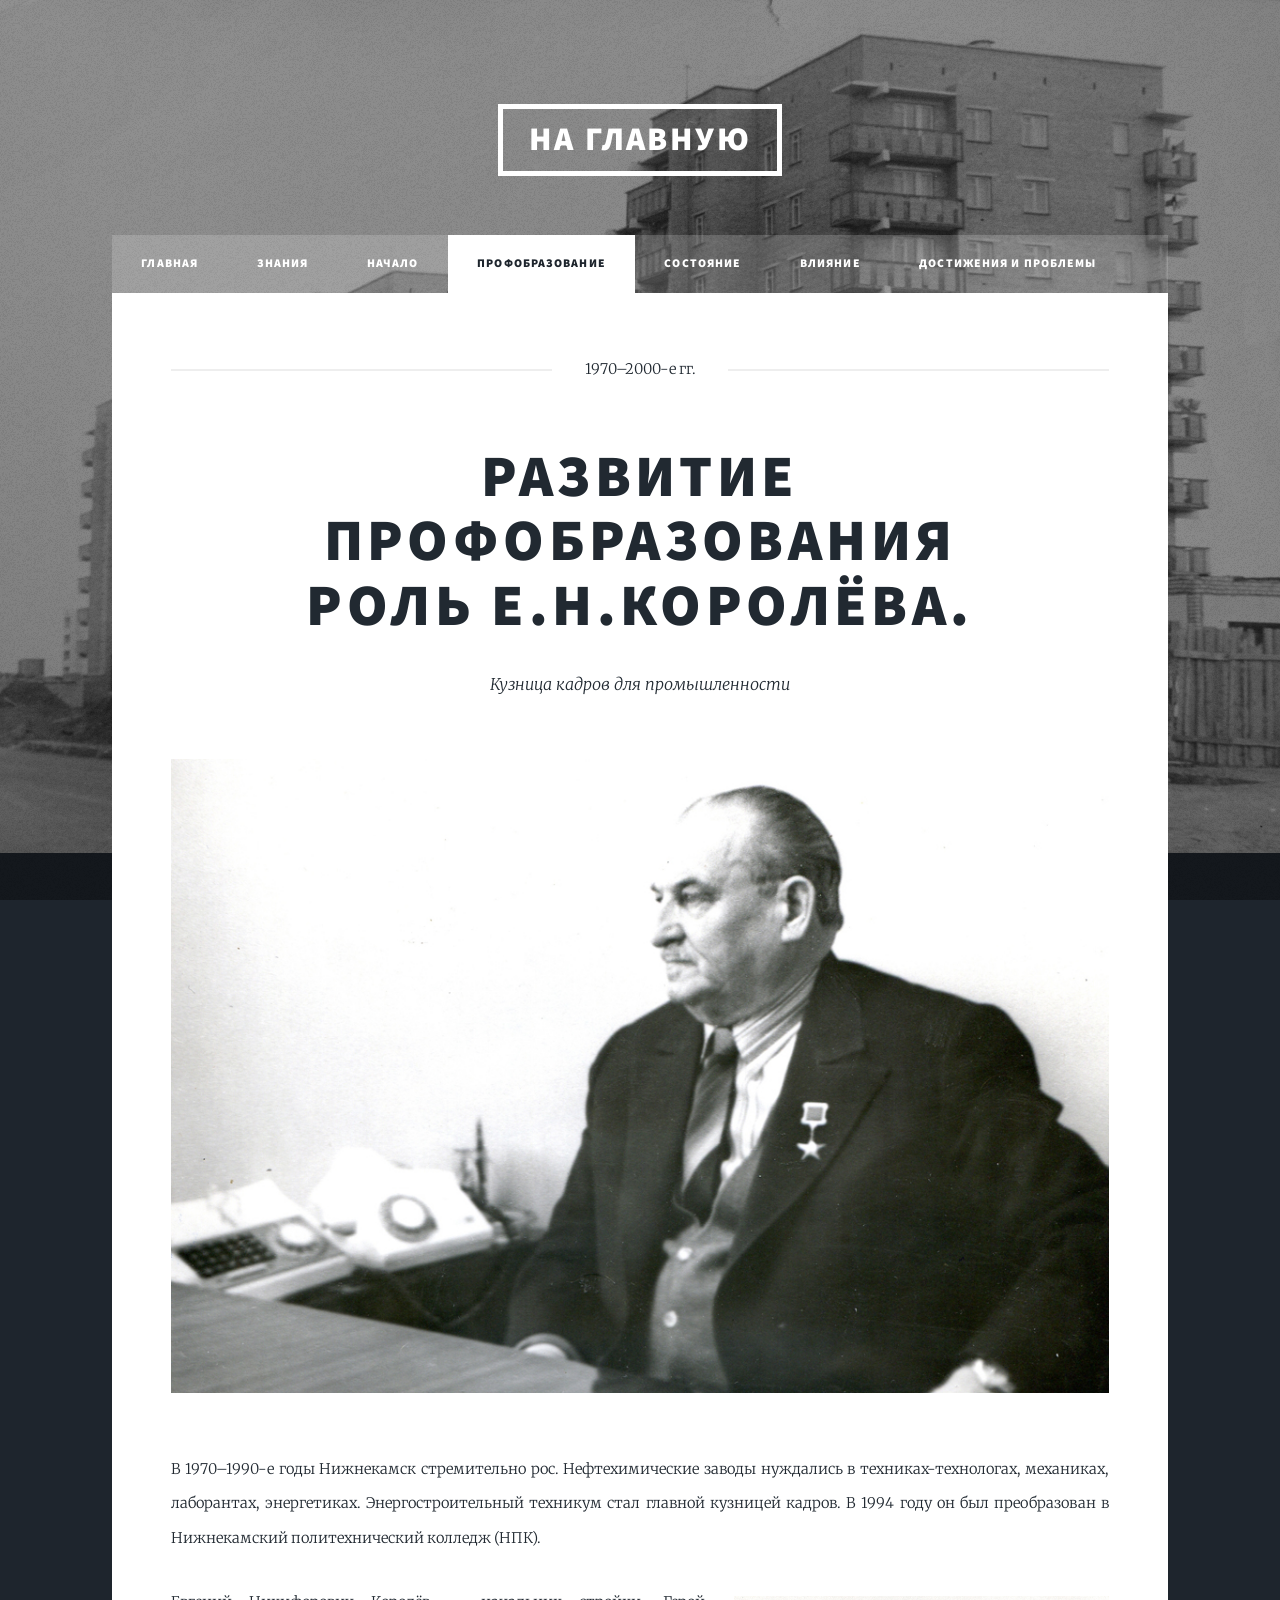
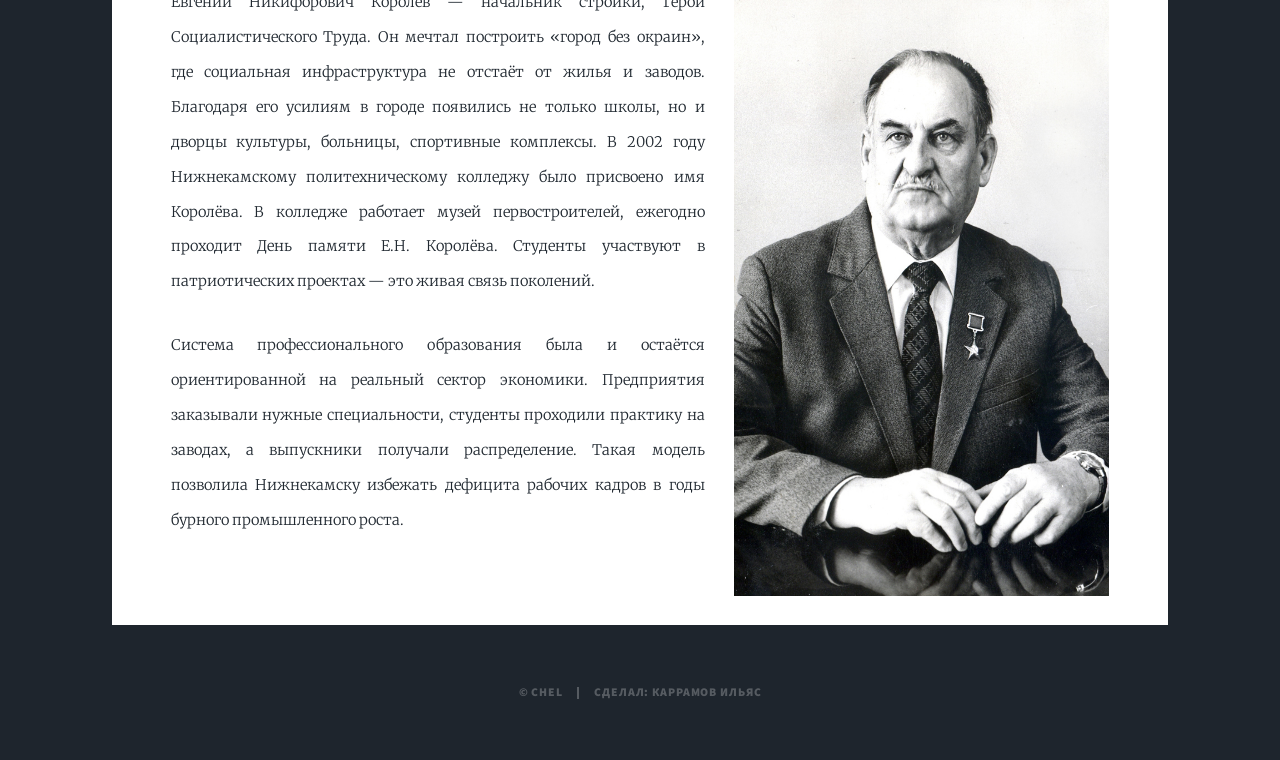
==== 3.html @ fcab4a1b "Add files via upload" ====
<!DOCTYPE HTML>
<html>
	<head>
		<link rel="icon" type="image/x-icon" href="images/book.ico" />
		<title>Развитие профобразования роль Е.Н.Королёва.</title>
		<meta charset="utf-8" />
		<meta name="viewport" content="width=device-width, initial-scale=1, user-scalable=no" />
		<link rel="stylesheet" href="assets/css/main.css" />
		<noscript><link rel="stylesheet" href="assets/css/noscript.css" /></noscript>
	</head>
	<body class="is-preload">

		<!-- Wrapper -->
			<div id="wrapper">

				<!-- Header -->
					<header id="header">
						<a href="index.html" class="logo">На главную</a>
					</header>

				<!-- Nav -->
					<nav id="nav">
						<ul class="links">
							<li><a href="index.html">Главная</a></li>
							<li><a href="1.html">Знания</a></li>
							<li><a href="2.html">Начало</a></li>
							<li class="active"><a href="3.html">Профобразование</a></li>
							<li><a href="4.html">Состояние</a></li>
							<li><a href="5.html">Влияние</a></li>
							<li><a href="6.html">Достижения и Проблемы</a></li>
						</ul>
					</nav>

				<!-- Main -->
					<div id="main">

						<!-- Post -->
							<section class="post">
								<header class="major">
									<span class="date">1970–2000-е гг.</span>
									<h1>Развитие профобразования<br />
									роль Е.Н.Королёва.</h1>
									<p>Кузница кадров для промышленности</p>
								</header>
								<div class="image main"><img src="images/pic03.jpg" alt="" /></div>
								<p>В 1970–1990-е годы Нижнекамск стремительно рос. Нефтехимические заводы нуждались в техниках-технологах, механиках, лаборантах, энергетиках. Энергостроительный техникум стал главной кузницей кадров. В 1994 году он был преобразован в Нижнекамский политехнический колледж (НПК).</p>
								<p><span class="image right"><img src="images/pic08.jpg" height="600" alt="" /></span>Евгений Никифорович Королёв — начальник стройки, Герой Социалистического Труда. Он мечтал построить «город без окраин», где социальная инфраструктура не отстаёт от жилья и заводов. Благодаря его усилиям в городе появились не только школы, но и дворцы культуры, больницы, спортивные комплексы. В 2002 году Нижнекамскому политехническому колледжу было присвоено имя Королёва. В колледже работает музей первостроителей, ежегодно проходит День памяти Е.Н. Королёва. Студенты участвуют в патриотических проектах — это живая связь поколений.</p>
								<p>Система профессионального образования была и остаётся ориентированной на реальный сектор экономики. Предприятия заказывали нужные специальности, студенты проходили практику на заводах, а выпускники получали распределение. Такая модель позволила Нижнекамску избежать дефицита рабочих кадров в годы бурного промышленного роста.</p>
							</section>

					</div>

				<!-- Copyright -->
					<div id="copyright">
						<ul><li>&copy; chel</li><li>Сделал: Каррамов Ильяс</li></ul>
					</div>

			</div>

		<!-- Scripts -->
			<script src="assets/js/jquery.min.js"></script>
			<script src="assets/js/jquery.scrollex.min.js"></script>
			<script src="assets/js/jquery.scrolly.min.js"></script>
			<script src="assets/js/browser.min.js"></script>
			<script src="assets/js/breakpoints.min.js"></script>
			<script src="assets/js/util.js"></script>
			<script src="assets/js/main.js"></script>

	</body>
</html>
---- assets/css/main.css ----
@import url(fontawesome-all.min.css);
@import url("https://fonts.googleapis.com/css?family=Merriweather:300,700,300italic,700italic|Source+Sans+Pro:900");

/*
	Massively by HTML5 UP
	html5up.net | @ajlkn
	Free for personal and commercial use under the CCA 3.0 license (html5up.net/license)
*/

html, body, div, span, applet, object,
iframe, h1, h2, h3, h4, h5, h6, p, blockquote,
pre, a, abbr, acronym, address, big, cite,
code, del, dfn, em, img, ins, kbd, q, s, samp,
small, strike, strong, sub, sup, tt, var, b,
u, i, center, dl, dt, dd, ol, ul, li, fieldset,
form, label, legend, table, caption, tbody,
tfoot, thead, tr, th, td, article, aside,
canvas, details, embed, figure, figcaption,
footer, header, hgroup, menu, nav, output, ruby,
section, summary, time, mark, audio, video {
	margin: 0;
	padding: 0;
	border: 0;
	font-size: 100%;
	font: inherit;
	vertical-align: baseline;}

article, aside, details, figcaption, figure,
footer, header, hgroup, menu, nav, section {
	display: block;}

body {
	line-height: 1;
}

ol, ul {
	list-style: none;
}

blockquote, q {
	quotes: none;
}

	blockquote:before, blockquote:after, q:before, q:after {
		content: '';
		content: none;
	}

table {
	border-collapse: collapse;
	border-spacing: 0;
}

body {
	-webkit-text-size-adjust: none;
}

mark {
	background-color: transparent;
	color: inherit;
}

input::-moz-focus-inner {
	border: 0;
	padding: 0;
}

input, select, textarea {
	-moz-appearance: none;
	-webkit-appearance: none;
	-ms-appearance: none;
	appearance: none;
}

/* Basic */

	@-ms-viewport {
		width: device-width;
	}

	body {
		-ms-overflow-style: scrollbar;
	}

	@media screen and (max-width: 480px) {

		html, body {
			min-width: 320px;
		}

	}

	html {
		box-sizing: border-box;
	}

	*, *:before, *:after {
		box-sizing: inherit;
	}

	body {
		background-color: #1e252d;
	}

		body.is-preload *, body.is-preload *:before, body.is-preload *:after {
			-moz-animation: none !important;
			-webkit-animation: none !important;
			-ms-animation: none !important;
			animation: none !important;
			-moz-transition: none !important;
			-webkit-transition: none !important;
			-ms-transition: none !important;
			transition: none !important;
		}

/* Type */

	html {
		font-size: 16pt;
	}

		@media screen and (max-width: 1680px) {

			html {
				font-size: 12pt;
			}

		}

		@media screen and (max-width: 1280px) {

			html {
				font-size: 11pt;
			}

		}

		@media screen and (max-width: 360px) {

			html {
				font-size: 10pt;
			}

		}

	body {
		color: #212931;
	}

	body, input, select, textarea {
		font-family: "Merriweather", Georgia, serif;
		font-weight: 300;
		font-size: 1rem;
		line-height: 2.375;
	}

	a {
		-moz-transition: color 0.2s ease-in-out, background-color 0.2s ease-in-out, border-color 0.2s ease-in-out, box-shadow 0.2s ease-in-out;
		-webkit-transition: color 0.2s ease-in-out, background-color 0.2s ease-in-out, border-color 0.2s ease-in-out, box-shadow 0.2s ease-in-out;
		-ms-transition: color 0.2s ease-in-out, background-color 0.2s ease-in-out, border-color 0.2s ease-in-out, box-shadow 0.2s ease-in-out;
		transition: color 0.2s ease-in-out, background-color 0.2s ease-in-out, border-color 0.2s ease-in-out, box-shadow 0.2s ease-in-out;
		border-bottom: dotted 1px;
		text-decoration: none;
	}

		a:hover {
			border-bottom-color: transparent;
		}

	strong, b {
		font-weight: 600;
	}

	em, i {
		font-style: italic;
	}

	p {
		text-align: justify;
		margin: 0 0 2rem 0;
	}

	h1, h2, h3, h4, h5, h6 {
		font-family: "Source Sans Pro", Helvetica, sans-serif;
		font-weight: 900;
		line-height: 1.5;
		letter-spacing: 0.075em;
		text-transform: uppercase;
		margin: 0 0 1rem 0;
	}

		h1 a, h2 a, h3 a, h4 a, h5 a, h6 a {
			border-bottom: 0;
			color: inherit;
			text-decoration: none;
		}

	h1 {
		font-size: 4rem;
		line-height: 1.1;
		margin: 0 0 2rem 0;
	}

	h2 {
		font-size: 1.75rem;
		line-height: 1.3;
		margin: 0 0 1.5rem 0;
	}

	h3 {
		font-size: 1.25rem;
		margin: 0 0 1.5rem 0;
	}

	h4 {
		font-size: 1rem;
	}

	h5 {
		font-size: 0.9rem;
	}

	h6 {
		font-size: 0.8rem;
	}

	sub {
		font-size: 0.8rem;
		position: relative;
		top: 0.5rem;
	}

	sup {
		font-size: 0.8rem;
		position: relative;
		top: -0.5rem;
	}

	blockquote {
		border-left: solid 4px;
		font-style: italic;
		margin: 0 0 2rem 0;
		padding: 0.5rem 0 0.5rem 2rem;
	}

	code {
		border: solid 2px;
		font-family: "Courier New", monospace;
		font-size: 0.9rem;
		margin: 0 0.25rem;
		padding: 0.25rem 0.65rem;
	}

	pre {
		-webkit-overflow-scrolling: touch;
		font-family: "Courier New", monospace;
		font-size: 0.9rem;
		margin: 0 0 2rem 0;
	}

		pre code {
			display: block;
			line-height: 1.75;
			padding: 1rem 1.5rem;
			overflow-x: auto;
		}

	hr {
		border: 0;
		border-bottom: solid 2px;
		margin: 3rem 0;
	}

		hr.major {
			margin: 5rem 0;
		}

	.align-left {
		text-align: left;
	}

	.align-center {
		text-align: center;
	}

	.align-right {
		text-align: right;
	}

	input, select, textarea {
		color: #212931;
	}

	a {
		color: #212931;
		border-bottom-color: rgba(33, 41, 49, 0.5);
	}

		a:hover {
			border-bottom-color: transparent;
			color: #18bfef !important;
		}

	strong, b {
		color: #212931;
	}

	h1, h2, h3, h4, h5, h6 {
		color: #212931;
	}

	blockquote {
		border-left-color: #eeeeee;
	}

	code {
		background: rgba(220, 220, 220, 0.25);
		border-color: #eeeeee;
	}

	hr {
		border-bottom-color: #eeeeee;
	}

/* Row */

	.row {
		display: flex;
		flex-wrap: wrap;
		box-sizing: border-box;
		align-items: stretch;
	}

		.row > * {
			box-sizing: border-box;
		}

		.row.gtr-uniform > * > :last-child {
			margin-bottom: 0;
		}

		.row.aln-left {
			justify-content: flex-start;
		}

		.row.aln-center {
			justify-content: center;
		}

		.row.aln-right {
			justify-content: flex-end;
		}

		.row.aln-top {
			align-items: flex-start;
		}

		.row.aln-middle {
			align-items: center;
		}

		.row.aln-bottom {
			align-items: flex-end;
		}

		.row > .imp {
			order: -1;
		}

		.row > .col-1 {
			width: 8.33333%;
		}

		.row > .off-1 {
			margin-left: 8.33333%;
		}

		.row > .col-2 {
			width: 16.66667%;
		}

		.row > .off-2 {
			margin-left: 16.66667%;
		}

		.row > .col-3 {
			width: 25%;
		}

		.row > .off-3 {
			margin-left: 25%;
		}

		.row > .col-4 {
			width: 33.33333%;
		}

		.row > .off-4 {
			margin-left: 33.33333%;
		}

		.row > .col-5 {
			width: 41.66667%;
		}

		.row > .off-5 {
			margin-left: 41.66667%;
		}

		.row > .col-6 {
			width: 50%;
		}

		.row > .off-6 {
			margin-left: 50%;
		}

		.row > .col-7 {
			width: 58.33333%;
		}

		.row > .off-7 {
			margin-left: 58.33333%;
		}

		.row > .col-8 {
			width: 66.66667%;
		}

		.row > .off-8 {
			margin-left: 66.66667%;
		}

		.row > .col-9 {
			width: 75%;
		}

		.row > .off-9 {
			margin-left: 75%;
		}

		.row > .col-10 {
			width: 83.33333%;
		}

		.row > .off-10 {
			margin-left: 83.33333%;
		}

		.row > .col-11 {
			width: 91.66667%;
		}

		.row > .off-11 {
			margin-left: 91.66667%;
		}

		.row > .col-12 {
			width: 100%;
		}

		.row > .off-12 {
			margin-left: 100%;
		}

		.row.gtr-0 {
			margin-top: 0;
			margin-left: 0rem;
		}

			.row.gtr-0 > * {
				padding: 0 0 0 0rem;
			}

			.row.gtr-0.gtr-uniform {
				margin-top: 0rem;
			}

				.row.gtr-0.gtr-uniform > * {
					padding-top: 0rem;
				}

		.row.gtr-25 {
			margin-top: 0;
			margin-left: -0.375rem;
		}

			.row.gtr-25 > * {
				padding: 0 0 0 0.375rem;
			}

			.row.gtr-25.gtr-uniform {
				margin-top: -0.375rem;
			}

				.row.gtr-25.gtr-uniform > * {
					padding-top: 0.375rem;
				}

		.row.gtr-50 {
			margin-top: 0;
			margin-left: -0.75rem;
		}

			.row.gtr-50 > * {
				padding: 0 0 0 0.75rem;
			}

			.row.gtr-50.gtr-uniform {
				margin-top: -0.75rem;
			}

				.row.gtr-50.gtr-uniform > * {
					padding-top: 0.75rem;
				}

		.row {
			margin-top: 0;
			margin-left: -1.5rem;
		}

			.row > * {
				padding: 0 0 0 1.5rem;
			}

			.row.gtr-uniform {
				margin-top: -1.5rem;
			}

				.row.gtr-uniform > * {
					padding-top: 1.5rem;
				}

		.row.gtr-150 {
			margin-top: 0;
			margin-left: -2.25rem;
		}

			.row.gtr-150 > * {
				padding: 0 0 0 2.25rem;
			}

			.row.gtr-150.gtr-uniform {
				margin-top: -2.25rem;
			}

				.row.gtr-150.gtr-uniform > * {
					padding-top: 2.25rem;
				}

		.row.gtr-200 {
			margin-top: 0;
			margin-left: -3rem;
		}

			.row.gtr-200 > * {
				padding: 0 0 0 3rem;
			}

			.row.gtr-200.gtr-uniform {
				margin-top: -3rem;
			}

				.row.gtr-200.gtr-uniform > * {
					padding-top: 3rem;
				}

		@media screen and (max-width: 1680px) {

			.row {
				display: flex;
				flex-wrap: wrap;
				box-sizing: border-box;
				align-items: stretch;
			}

				.row > * {
					box-sizing: border-box;
				}

				.row.gtr-uniform > * > :last-child {
					margin-bottom: 0;
				}

				.row.aln-left {
					justify-content: flex-start;
				}

				.row.aln-center {
					justify-content: center;
				}

				.row.aln-right {
					justify-content: flex-end;
				}

				.row.aln-top {
					align-items: flex-start;
				}

				.row.aln-middle {
					align-items: center;
				}

				.row.aln-bottom {
					align-items: flex-end;
				}

				.row > .imp-xlarge {
					order: -1;
				}

				.row > .col-1-xlarge {
					width: 8.33333%;
				}

				.row > .off-1-xlarge {
					margin-left: 8.33333%;
				}

				.row > .col-2-xlarge {
					width: 16.66667%;
				}

				.row > .off-2-xlarge {
					margin-left: 16.66667%;
				}

				.row > .col-3-xlarge {
					width: 25%;
				}

				.row > .off-3-xlarge {
					margin-left: 25%;
				}

				.row > .col-4-xlarge {
					width: 33.33333%;
				}

				.row > .off-4-xlarge {
					margin-left: 33.33333%;
				}

				.row > .col-5-xlarge {
					width: 41.66667%;
				}

				.row > .off-5-xlarge {
					margin-left: 41.66667%;
				}

				.row > .col-6-xlarge {
					width: 50%;
				}

				.row > .off-6-xlarge {
					margin-left: 50%;
				}

				.row > .col-7-xlarge {
					width: 58.33333%;
				}

				.row > .off-7-xlarge {
					margin-left: 58.33333%;
				}

				.row > .col-8-xlarge {
					width: 66.66667%;
				}

				.row > .off-8-xlarge {
					margin-left: 66.66667%;
				}

				.row > .col-9-xlarge {
					width: 75%;
				}

				.row > .off-9-xlarge {
					margin-left: 75%;
				}

				.row > .col-10-xlarge {
					width: 83.33333%;
				}

				.row > .off-10-xlarge {
					margin-left: 83.33333%;
				}

				.row > .col-11-xlarge {
					width: 91.66667%;
				}

				.row > .off-11-xlarge {
					margin-left: 91.66667%;
				}

				.row > .col-12-xlarge {
					width: 100%;
				}

				.row > .off-12-xlarge {
					margin-left: 100%;
				}

				.row.gtr-0 {
					margin-top: 0;
					margin-left: 0rem;
				}

					.row.gtr-0 > * {
						padding: 0 0 0 0rem;
					}

					.row.gtr-0.gtr-uniform {
						margin-top: 0rem;
					}

						.row.gtr-0.gtr-uniform > * {
							padding-top: 0rem;
						}

				.row.gtr-25 {
					margin-top: 0;
					margin-left: -0.375rem;
				}

					.row.gtr-25 > * {
						padding: 0 0 0 0.375rem;
					}

					.row.gtr-25.gtr-uniform {
						margin-top: -0.375rem;
					}

						.row.gtr-25.gtr-uniform > * {
							padding-top: 0.375rem;
						}

				.row.gtr-50 {
					margin-top: 0;
					margin-left: -0.75rem;
				}

					.row.gtr-50 > * {
						padding: 0 0 0 0.75rem;
					}

					.row.gtr-50.gtr-uniform {
						margin-top: -0.75rem;
					}

						.row.gtr-50.gtr-uniform > * {
							padding-top: 0.75rem;
						}

				.row {
					margin-top: 0;
					margin-left: -1.5rem;
				}

					.row > * {
						padding: 0 0 0 1.5rem;
					}

					.row.gtr-uniform {
						margin-top: -1.5rem;
					}

						.row.gtr-uniform > * {
							padding-top: 1.5rem;
						}

				.row.gtr-150 {
					margin-top: 0;
					margin-left: -2.25rem;
				}

					.row.gtr-150 > * {
						padding: 0 0 0 2.25rem;
					}

					.row.gtr-150.gtr-uniform {
						margin-top: -2.25rem;
					}

						.row.gtr-150.gtr-uniform > * {
							padding-top: 2.25rem;
						}

				.row.gtr-200 {
					margin-top: 0;
					margin-left: -3rem;
				}

					.row.gtr-200 > * {
						padding: 0 0 0 3rem;
					}

					.row.gtr-200.gtr-uniform {
						margin-top: -3rem;
					}

						.row.gtr-200.gtr-uniform > * {
							padding-top: 3rem;
						}

		}

		@media screen and (max-width: 1280px) {

			.row {
				display: flex;
				flex-wrap: wrap;
				box-sizing: border-box;
				align-items: stretch;
			}

				.row > * {
					box-sizing: border-box;
				}

				.row.gtr-uniform > * > :last-child {
					margin-bottom: 0;
				}

				.row.aln-left {
					justify-content: flex-start;
				}

				.row.aln-center {
					justify-content: center;
				}

				.row.aln-right {
					justify-content: flex-end;
				}

				.row.aln-top {
					align-items: flex-start;
				}

				.row.aln-middle {
					align-items: center;
				}

				.row.aln-bottom {
					align-items: flex-end;
				}

				.row > .imp-large {
					order: -1;
				}

				.row > .col-1-large {
					width: 8.33333%;
				}

				.row > .off-1-large {
					margin-left: 8.33333%;
				}

				.row > .col-2-large {
					width: 16.66667%;
				}

				.row > .off-2-large {
					margin-left: 16.66667%;
				}

				.row > .col-3-large {
					width: 25%;
				}

				.row > .off-3-large {
					margin-left: 25%;
				}

				.row > .col-4-large {
					width: 33.33333%;
				}

				.row > .off-4-large {
					margin-left: 33.33333%;
				}

				.row > .col-5-large {
					width: 41.66667%;
				}

				.row > .off-5-large {
					margin-left: 41.66667%;
				}

				.row > .col-6-large {
					width: 50%;
				}

				.row > .off-6-large {
					margin-left: 50%;
				}

				.row > .col-7-large {
					width: 58.33333%;
				}

				.row > .off-7-large {
					margin-left: 58.33333%;
				}

				.row > .col-8-large {
					width: 66.66667%;
				}

				.row > .off-8-large {
					margin-left: 66.66667%;
				}

				.row > .col-9-large {
					width: 75%;
				}

				.row > .off-9-large {
					margin-left: 75%;
				}

				.row > .col-10-large {
					width: 83.33333%;
				}

				.row > .off-10-large {
					margin-left: 83.33333%;
				}

				.row > .col-11-large {
					width: 91.66667%;
				}

				.row > .off-11-large {
					margin-left: 91.66667%;
				}

				.row > .col-12-large {
					width: 100%;
				}

				.row > .off-12-large {
					margin-left: 100%;
				}

				.row.gtr-0 {
					margin-top: 0;
					margin-left: 0rem;
				}

					.row.gtr-0 > * {
						padding: 0 0 0 0rem;
					}

					.row.gtr-0.gtr-uniform {
						margin-top: 0rem;
					}

						.row.gtr-0.gtr-uniform > * {
							padding-top: 0rem;
						}

				.row.gtr-25 {
					margin-top: 0;
					margin-left: -0.375rem;
				}

					.row.gtr-25 > * {
						padding: 0 0 0 0.375rem;
					}

					.row.gtr-25.gtr-uniform {
						margin-top: -0.375rem;
					}

						.row.gtr-25.gtr-uniform > * {
							padding-top: 0.375rem;
						}

				.row.gtr-50 {
					margin-top: 0;
					margin-left: -0.75rem;
				}

					.row.gtr-50 > * {
						padding: 0 0 0 0.75rem;
					}

					.row.gtr-50.gtr-uniform {
						margin-top: -0.75rem;
					}

						.row.gtr-50.gtr-uniform > * {
							padding-top: 0.75rem;
						}

				.row {
					margin-top: 0;
					margin-left: -1.5rem;
				}

					.row > * {
						padding: 0 0 0 1.5rem;
					}

					.row.gtr-uniform {
						margin-top: -1.5rem;
					}

						.row.gtr-uniform > * {
							padding-top: 1.5rem;
						}

				.row.gtr-150 {
					margin-top: 0;
					margin-left: -2.25rem;
				}

					.row.gtr-150 > * {
						padding: 0 0 0 2.25rem;
					}

					.row.gtr-150.gtr-uniform {
						margin-top: -2.25rem;
					}

						.row.gtr-150.gtr-uniform > * {
							padding-top: 2.25rem;
						}

				.row.gtr-200 {
					margin-top: 0;
					margin-left: -3rem;
				}

					.row.gtr-200 > * {
						padding: 0 0 0 3rem;
					}

					.row.gtr-200.gtr-uniform {
						margin-top: -3rem;
					}

						.row.gtr-200.gtr-uniform > * {
							padding-top: 3rem;
						}

		}

		@media screen and (max-width: 980px) {

			.row {
				display: flex;
				flex-wrap: wrap;
				box-sizing: border-box;
				align-items: stretch;
			}

				.row > * {
					box-sizing: border-box;
				}

				.row.gtr-uniform > * > :last-child {
					margin-bottom: 0;
				}

				.row.aln-left {
					justify-content: flex-start;
				}

				.row.aln-center {
					justify-content: center;
				}

				.row.aln-right {
					justify-content: flex-end;
				}

				.row.aln-top {
					align-items: flex-start;
				}

				.row.aln-middle {
					align-items: center;
				}

				.row.aln-bottom {
					align-items: flex-end;
				}

				.row > .imp-medium {
					order: -1;
				}

				.row > .col-1-medium {
					width: 8.33333%;
				}

				.row > .off-1-medium {
					margin-left: 8.33333%;
				}

				.row > .col-2-medium {
					width: 16.66667%;
				}

				.row > .off-2-medium {
					margin-left: 16.66667%;
				}

				.row > .col-3-medium {
					width: 25%;
				}

				.row > .off-3-medium {
					margin-left: 25%;
				}

				.row > .col-4-medium {
					width: 33.33333%;
				}

				.row > .off-4-medium {
					margin-left: 33.33333%;
				}

				.row > .col-5-medium {
					width: 41.66667%;
				}

				.row > .off-5-medium {
					margin-left: 41.66667%;
				}

				.row > .col-6-medium {
					width: 50%;
				}

				.row > .off-6-medium {
					margin-left: 50%;
				}

				.row > .col-7-medium {
					width: 58.33333%;
				}

				.row > .off-7-medium {
					margin-left: 58.33333%;
				}

				.row > .col-8-medium {
					width: 66.66667%;
				}

				.row > .off-8-medium {
					margin-left: 66.66667%;
				}

				.row > .col-9-medium {
					width: 75%;
				}

				.row > .off-9-medium {
					margin-left: 75%;
				}

				.row > .col-10-medium {
					width: 83.33333%;
				}

				.row > .off-10-medium {
					margin-left: 83.33333%;
				}

				.row > .col-11-medium {
					width: 91.66667%;
				}

				.row > .off-11-medium {
					margin-left: 91.66667%;
				}

				.row > .col-12-medium {
					width: 100%;
				}

				.row > .off-12-medium {
					margin-left: 100%;
				}

				.row.gtr-0 {
					margin-top: 0;
					margin-left: 0rem;
				}

					.row.gtr-0 > * {
						padding: 0 0 0 0rem;
					}

					.row.gtr-0.gtr-uniform {
						margin-top: 0rem;
					}

						.row.gtr-0.gtr-uniform > * {
							padding-top: 0rem;
						}

				.row.gtr-25 {
					margin-top: 0;
					margin-left: -0.375rem;
				}

					.row.gtr-25 > * {
						padding: 0 0 0 0.375rem;
					}

					.row.gtr-25.gtr-uniform {
						margin-top: -0.375rem;
					}

						.row.gtr-25.gtr-uniform > * {
							padding-top: 0.375rem;
						}

				.row.gtr-50 {
					margin-top: 0;
					margin-left: -0.75rem;
				}

					.row.gtr-50 > * {
						padding: 0 0 0 0.75rem;
					}

					.row.gtr-50.gtr-uniform {
						margin-top: -0.75rem;
					}

						.row.gtr-50.gtr-uniform > * {
							padding-top: 0.75rem;
						}

				.row {
					margin-top: 0;
					margin-left: -1.5rem;
				}

					.row > * {
						padding: 0 0 0 1.5rem;
					}

					.row.gtr-uniform {
						margin-top: -1.5rem;
					}

						.row.gtr-uniform > * {
							padding-top: 1.5rem;
						}

				.row.gtr-150 {
					margin-top: 0;
					margin-left: -2.25rem;
				}

					.row.gtr-150 > * {
						padding: 0 0 0 2.25rem;
					}

					.row.gtr-150.gtr-uniform {
						margin-top: -2.25rem;
					}

						.row.gtr-150.gtr-uniform > * {
							padding-top: 2.25rem;
						}

				.row.gtr-200 {
					margin-top: 0;
					margin-left: -3rem;
				}

					.row.gtr-200 > * {
						padding: 0 0 0 3rem;
					}

					.row.gtr-200.gtr-uniform {
						margin-top: -3rem;
					}

						.row.gtr-200.gtr-uniform > * {
							padding-top: 3rem;
						}

		}

		@media screen and (max-width: 736px) {

			.row {
				display: flex;
				flex-wrap: wrap;
				box-sizing: border-box;
				align-items: stretch;
			}

				.row > * {
					box-sizing: border-box;
				}

				.row.gtr-uniform > * > :last-child {
					margin-bottom: 0;
				}

				.row.aln-left {
					justify-content: flex-start;
				}

				.row.aln-center {
					justify-content: center;
				}

				.row.aln-right {
					justify-content: flex-end;
				}

				.row.aln-top {
					align-items: flex-start;
				}

				.row.aln-middle {
					align-items: center;
				}

				.row.aln-bottom {
					align-items: flex-end;
				}

				.row > .imp-small {
					order: -1;
				}

				.row > .col-1-small {
					width: 8.33333%;
				}

				.row > .off-1-small {
					margin-left: 8.33333%;
				}

				.row > .col-2-small {
					width: 16.66667%;
				}

				.row > .off-2-small {
					margin-left: 16.66667%;
				}

				.row > .col-3-small {
					width: 25%;
				}

				.row > .off-3-small {
					margin-left: 25%;
				}

				.row > .col-4-small {
					width: 33.33333%;
				}

				.row > .off-4-small {
					margin-left: 33.33333%;
				}

				.row > .col-5-small {
					width: 41.66667%;
				}

				.row > .off-5-small {
					margin-left: 41.66667%;
				}

				.row > .col-6-small {
					width: 50%;
				}

				.row > .off-6-small {
					margin-left: 50%;
				}

				.row > .col-7-small {
					width: 58.33333%;
				}

				.row > .off-7-small {
					margin-left: 58.33333%;
				}

				.row > .col-8-small {
					width: 66.66667%;
				}

				.row > .off-8-small {
					margin-left: 66.66667%;
				}

				.row > .col-9-small {
					width: 75%;
				}

				.row > .off-9-small {
					margin-left: 75%;
				}

				.row > .col-10-small {
					width: 83.33333%;
				}

				.row > .off-10-small {
					margin-left: 83.33333%;
				}

				.row > .col-11-small {
					width: 91.66667%;
				}

				.row > .off-11-small {
					margin-left: 91.66667%;
				}

				.row > .col-12-small {
					width: 100%;
				}

				.row > .off-12-small {
					margin-left: 100%;
				}

				.row.gtr-0 {
					margin-top: 0;
					margin-left: 0rem;
				}

					.row.gtr-0 > * {
						padding: 0 0 0 0rem;
					}

					.row.gtr-0.gtr-uniform {
						margin-top: 0rem;
					}

						.row.gtr-0.gtr-uniform > * {
							padding-top: 0rem;
						}

				.row.gtr-25 {
					margin-top: 0;
					margin-left: -0.375rem;
				}

					.row.gtr-25 > * {
						padding: 0 0 0 0.375rem;
					}

					.row.gtr-25.gtr-uniform {
						margin-top: -0.375rem;
					}

						.row.gtr-25.gtr-uniform > * {
							padding-top: 0.375rem;
						}

				.row.gtr-50 {
					margin-top: 0;
					margin-left: -0.75rem;
				}

					.row.gtr-50 > * {
						padding: 0 0 0 0.75rem;
					}

					.row.gtr-50.gtr-uniform {
						margin-top: -0.75rem;
					}

						.row.gtr-50.gtr-uniform > * {
							padding-top: 0.75rem;
						}

				.row {
					margin-top: 0;
					margin-left: -1.5rem;
				}

					.row > * {
						padding: 0 0 0 1.5rem;
					}

					.row.gtr-uniform {
						margin-top: -1.5rem;
					}

						.row.gtr-uniform > * {
							padding-top: 1.5rem;
						}

				.row.gtr-150 {
					margin-top: 0;
					margin-left: -2.25rem;
				}

					.row.gtr-150 > * {
						padding: 0 0 0 2.25rem;
					}

					.row.gtr-150.gtr-uniform {
						margin-top: -2.25rem;
					}

						.row.gtr-150.gtr-uniform > * {
							padding-top: 2.25rem;
						}

				.row.gtr-200 {
					margin-top: 0;
					margin-left: -3rem;
				}

					.row.gtr-200 > * {
						padding: 0 0 0 3rem;
					}

					.row.gtr-200.gtr-uniform {
						margin-top: -3rem;
					}

						.row.gtr-200.gtr-uniform > * {
							padding-top: 3rem;
						}

		}

		@media screen and (max-width: 480px) {

			.row {
				display: flex;
				flex-wrap: wrap;
				box-sizing: border-box;
				align-items: stretch;
			}

				.row > * {
					box-sizing: border-box;
				}

				.row.gtr-uniform > * > :last-child {
					margin-bottom: 0;
				}

				.row.aln-left {
					justify-content: flex-start;
				}

				.row.aln-center {
					justify-content: center;
				}

				.row.aln-right {
					justify-content: flex-end;
				}

				.row.aln-top {
					align-items: flex-start;
				}

				.row.aln-middle {
					align-items: center;
				}

				.row.aln-bottom {
					align-items: flex-end;
				}

				.row > .imp-xsmall {
					order: -1;
				}

				.row > .col-1-xsmall {
					width: 8.33333%;
				}

				.row > .off-1-xsmall {
					margin-left: 8.33333%;
				}

				.row > .col-2-xsmall {
					width: 16.66667%;
				}

				.row > .off-2-xsmall {
					margin-left: 16.66667%;
				}

				.row > .col-3-xsmall {
					width: 25%;
				}

				.row > .off-3-xsmall {
					margin-left: 25%;
				}

				.row > .col-4-xsmall {
					width: 33.33333%;
				}

				.row > .off-4-xsmall {
					margin-left: 33.33333%;
				}

				.row > .col-5-xsmall {
					width: 41.66667%;
				}

				.row > .off-5-xsmall {
					margin-left: 41.66667%;
				}

				.row > .col-6-xsmall {
					width: 50%;
				}

				.row > .off-6-xsmall {
					margin-left: 50%;
				}

				.row > .col-7-xsmall {
					width: 58.33333%;
				}

				.row > .off-7-xsmall {
					margin-left: 58.33333%;
				}

				.row > .col-8-xsmall {
					width: 66.66667%;
				}

				.row > .off-8-xsmall {
					margin-left: 66.66667%;
				}

				.row > .col-9-xsmall {
					width: 75%;
				}

				.row > .off-9-xsmall {
					margin-left: 75%;
				}

				.row > .col-10-xsmall {
					width: 83.33333%;
				}

				.row > .off-10-xsmall {
					margin-left: 83.33333%;
				}

				.row > .col-11-xsmall {
					width: 91.66667%;
				}

				.row > .off-11-xsmall {
					margin-left: 91.66667%;
				}

				.row > .col-12-xsmall {
					width: 100%;
				}

				.row > .off-12-xsmall {
					margin-left: 100%;
				}

				.row.gtr-0 {
					margin-top: 0;
					margin-left: 0rem;
				}

					.row.gtr-0 > * {
						padding: 0 0 0 0rem;
					}

					.row.gtr-0.gtr-uniform {
						margin-top: 0rem;
					}

						.row.gtr-0.gtr-uniform > * {
							padding-top: 0rem;
						}

				.row.gtr-25 {
					margin-top: 0;
					margin-left: -0.375rem;
				}

					.row.gtr-25 > * {
						padding: 0 0 0 0.375rem;
					}

					.row.gtr-25.gtr-uniform {
						margin-top: -0.375rem;
					}

						.row.gtr-25.gtr-uniform > * {
							padding-top: 0.375rem;
						}

				.row.gtr-50 {
					margin-top: 0;
					margin-left: -0.75rem;
				}

					.row.gtr-50 > * {
						padding: 0 0 0 0.75rem;
					}

					.row.gtr-50.gtr-uniform {
						margin-top: -0.75rem;
					}

						.row.gtr-50.gtr-uniform > * {
							padding-top: 0.75rem;
						}

				.row {
					margin-top: 0;
					margin-left: -1.5rem;
				}

					.row > * {
						padding: 0 0 0 1.5rem;
					}

					.row.gtr-uniform {
						margin-top: -1.5rem;
					}

						.row.gtr-uniform > * {
							padding-top: 1.5rem;
						}

				.row.gtr-150 {
					margin-top: 0;
					margin-left: -2.25rem;
				}

					.row.gtr-150 > * {
						padding: 0 0 0 2.25rem;
					}

					.row.gtr-150.gtr-uniform {
						margin-top: -2.25rem;
					}

						.row.gtr-150.gtr-uniform > * {
							padding-top: 2.25rem;
						}

				.row.gtr-200 {
					margin-top: 0;
					margin-left: -3rem;
				}

					.row.gtr-200 > * {
						padding: 0 0 0 3rem;
					}

					.row.gtr-200.gtr-uniform {
						margin-top: -3rem;
					}

						.row.gtr-200.gtr-uniform > * {
							padding-top: 3rem;
						}

		}

		@media screen and (max-width: 360px) {

			.row {
				display: flex;
				flex-wrap: wrap;
				box-sizing: border-box;
				align-items: stretch;
			}

				.row > * {
					box-sizing: border-box;
				}

				.row.gtr-uniform > * > :last-child {
					margin-bottom: 0;
				}

				.row.aln-left {
					justify-content: flex-start;
				}

				.row.aln-center {
					justify-content: center;
				}

				.row.aln-right {
					justify-content: flex-end;
				}

				.row.aln-top {
					align-items: flex-start;
				}

				.row.aln-middle {
					align-items: center;
				}

				.row.aln-bottom {
					align-items: flex-end;
				}

				.row > .imp-xxsmall {
					order: -1;
				}

				.row > .col-1-xxsmall {
					width: 8.33333%;
				}

				.row > .off-1-xxsmall {
					margin-left: 8.33333%;
				}

				.row > .col-2-xxsmall {
					width: 16.66667%;
				}

				.row > .off-2-xxsmall {
					margin-left: 16.66667%;
				}

				.row > .col-3-xxsmall {
					width: 25%;
				}

				.row > .off-3-xxsmall {
					margin-left: 25%;
				}

				.row > .col-4-xxsmall {
					width: 33.33333%;
				}

				.row > .off-4-xxsmall {
					margin-left: 33.33333%;
				}

				.row > .col-5-xxsmall {
					width: 41.66667%;
				}

				.row > .off-5-xxsmall {
					margin-left: 41.66667%;
				}

				.row > .col-6-xxsmall {
					width: 50%;
				}

				.row > .off-6-xxsmall {
					margin-left: 50%;
				}

				.row > .col-7-xxsmall {
					width: 58.33333%;
				}

				.row > .off-7-xxsmall {
					margin-left: 58.33333%;
				}

				.row > .col-8-xxsmall {
					width: 66.66667%;
				}

				.row > .off-8-xxsmall {
					margin-left: 66.66667%;
				}

				.row > .col-9-xxsmall {
					width: 75%;
				}

				.row > .off-9-xxsmall {
					margin-left: 75%;
				}

				.row > .col-10-xxsmall {
					width: 83.33333%;
				}

				.row > .off-10-xxsmall {
					margin-left: 83.33333%;
				}

				.row > .col-11-xxsmall {
					width: 91.66667%;
				}

				.row > .off-11-xxsmall {
					margin-left: 91.66667%;
				}

				.row > .col-12-xxsmall {
					width: 100%;
				}

				.row > .off-12-xxsmall {
					margin-left: 100%;
				}

				.row.gtr-0 {
					margin-top: 0;
					margin-left: 0rem;
				}

					.row.gtr-0 > * {
						padding: 0 0 0 0rem;
					}

					.row.gtr-0.gtr-uniform {
						margin-top: 0rem;
					}

						.row.gtr-0.gtr-uniform > * {
							padding-top: 0rem;
						}

				.row.gtr-25 {
					margin-top: 0;
					margin-left: -0.375rem;
				}

					.row.gtr-25 > * {
						padding: 0 0 0 0.375rem;
					}

					.row.gtr-25.gtr-uniform {
						margin-top: -0.375rem;
					}

						.row.gtr-25.gtr-uniform > * {
							padding-top: 0.375rem;
						}

				.row.gtr-50 {
					margin-top: 0;
					margin-left: -0.75rem;
				}

					.row.gtr-50 > * {
						padding: 0 0 0 0.75rem;
					}

					.row.gtr-50.gtr-uniform {
						margin-top: -0.75rem;
					}

						.row.gtr-50.gtr-uniform > * {
							padding-top: 0.75rem;
						}

				.row {
					margin-top: 0;
					margin-left: -1.5rem;
				}

					.row > * {
						padding: 0 0 0 1.5rem;
					}

					.row.gtr-uniform {
						margin-top: -1.5rem;
					}

						.row.gtr-uniform > * {
							padding-top: 1.5rem;
						}

				.row.gtr-150 {
					margin-top: 0;
					margin-left: -2.25rem;
				}

					.row.gtr-150 > * {
						padding: 0 0 0 2.25rem;
					}

					.row.gtr-150.gtr-uniform {
						margin-top: -2.25rem;
					}

						.row.gtr-150.gtr-uniform > * {
							padding-top: 2.25rem;
						}

				.row.gtr-200 {
					margin-top: 0;
					margin-left: -3rem;
				}

					.row.gtr-200 > * {
						padding: 0 0 0 3rem;
					}

					.row.gtr-200.gtr-uniform {
						margin-top: -3rem;
					}

						.row.gtr-200.gtr-uniform > * {
							padding-top: 3rem;
						}

		}

/* Box */

	.box {
		border: solid 2px;
		margin-bottom: 2rem;
		padding: 1.5rem;
	}

		.box > :last-child,
		.box > :last-child > :last-child,
		.box > :last-child > :last-child > :last-child {
			margin-bottom: 0;
		}

		.box.alt {
			border: 0;
			border-radius: 0;
			padding: 0;
		}

	.box {
		border-color: #eeeeee;
	}

/* Button */

	input[type="submit"],
	input[type="reset"],
	input[type="button"],
	button,
	.button {
		-moz-appearance: none;
		-webkit-appearance: none;
		-ms-appearance: none;
		appearance: none;
		-moz-transition: background-color 0.2s ease-in-out, box-shadow 0.2s ease-in-out, color 0.2s ease-in-out;
		-webkit-transition: background-color 0.2s ease-in-out, box-shadow 0.2s ease-in-out, color 0.2s ease-in-out;
		-ms-transition: background-color 0.2s ease-in-out, box-shadow 0.2s ease-in-out, color 0.2s ease-in-out;
		transition: background-color 0.2s ease-in-out, box-shadow 0.2s ease-in-out, color 0.2s ease-in-out;
		border: 0;
		border-radius: 0;
		cursor: pointer;
		display: inline-block;
		font-family: "Source Sans Pro", Helvetica, sans-serif;
		font-size: 0.8rem;
		font-weight: 900;
		letter-spacing: 0.075em;
		height: 3rem;
		line-height: 3rem;
		padding: 0 2rem;
		text-align: center;
		text-decoration: none;
		text-transform: uppercase;
		white-space: nowrap;
	}

		input[type="submit"].icon:before,
		input[type="reset"].icon:before,
		input[type="button"].icon:before,
		button.icon:before,
		.button.icon:before {
			margin-right: 0.5rem;
		}

		input[type="submit"].icon.solo,
		input[type="reset"].icon.solo,
		input[type="button"].icon.solo,
		button.icon.solo,
		.button.icon.solo {
			position: relative;
			width: 4rem;
			height: 4rem;
			line-height: 4rem;
			border-radius: 4rem;
			text-indent: 4rem;
			overflow: hidden;
			padding: 0;
			white-space: nowrap;
		}

			input[type="submit"].icon.solo:before,
			input[type="reset"].icon.solo:before,
			input[type="button"].icon.solo:before,
			button.icon.solo:before,
			.button.icon.solo:before {
				position: absolute;
				display: block;
				top: 0;
				left: 0;
				width: inherit;
				height: inherit;
				line-height: inherit;
				font-size: 1.25rem;
				margin-right: 0;
				text-align: center;
				text-indent: 0;
			}

		input[type="submit"].fit,
		input[type="reset"].fit,
		input[type="button"].fit,
		button.fit,
		.button.fit {
			width: 100%;
		}

		input[type="submit"].small,
		input[type="reset"].small,
		input[type="button"].small,
		button.small,
		.button.small {
			font-size: 0.7rem;
			height: 2.5rem;
			line-height: 2.5rem;
			padding: 0 1.5rem;
		}

		input[type="submit"].large,
		input[type="reset"].large,
		input[type="button"].large,
		button.large,
		.button.large {
			font-size: 0.9rem;
			height: 3.5rem;
			line-height: 3.5rem;
			padding: 0 2.75rem;
		}

		@media screen and (max-width: 980px) {

			input[type="submit"],
			input[type="reset"],
			input[type="button"],
			button,
			.button {
				font-size: 0.9rem;
				height: 3.25rem;
				line-height: 3.25rem;
			}

				input[type="submit"].large,
				input[type="reset"].large,
				input[type="button"].large,
				button.large,
				.button.large {
					font-size: 1rem;
					height: 3.75rem;
					line-height: 3.75rem;
				}

		}

		input[type="submit"].disabled, input[type="submit"]:disabled,
		input[type="reset"].disabled,
		input[type="reset"]:disabled,
		input[type="button"].disabled,
		input[type="button"]:disabled,
		button.disabled,
		button:disabled,
		.button.disabled,
		.button:disabled {
			pointer-events: none;
			opacity: 0.25;
		}

	input[type="submit"],
	input[type="reset"],
	input[type="button"],
	button,
	.button {
		background-color: transparent;
		box-shadow: inset 0 0 0 2px #212931;
		color: #212931 !important;
	}

		input[type="submit"]:hover,
		input[type="reset"]:hover,
		input[type="button"]:hover,
		button:hover,
		.button:hover {
			box-shadow: inset 0 0 0 2px #18bfef;
			color: #18bfef !important;
		}

		input[type="submit"].primary,
		input[type="reset"].primary,
		input[type="button"].primary,
		button.primary,
		.button.primary {
			background-color: #212931;
			box-shadow: none;
			color: #ffffff !important;
		}

			input[type="submit"].primary:hover,
			input[type="reset"].primary:hover,
			input[type="button"].primary:hover,
			button.primary:hover,
			.button.primary:hover {
				background-color: #18bfef;
			}

/* Form */

	form {
		margin: 0 0 2rem 0;
	}

		form > :last-child {
			margin-bottom: 0;
		}

		form > .fields {
			display: -moz-flex;
			display: -webkit-flex;
			display: -ms-flex;
			display: flex;
			-moz-flex-wrap: wrap;
			-webkit-flex-wrap: wrap;
			-ms-flex-wrap: wrap;
			flex-wrap: wrap;
			width: calc(100% + 3rem);
			margin: -1.5rem 0 2rem -1.5rem;
		}

			form > .fields > .field {
				-moz-flex-grow: 0;
				-webkit-flex-grow: 0;
				-ms-flex-grow: 0;
				flex-grow: 0;
				-moz-flex-shrink: 0;
				-webkit-flex-shrink: 0;
				-ms-flex-shrink: 0;
				flex-shrink: 0;
				padding: 1.5rem 0 0 1.5rem;
				width: calc(100% - 1.5rem);
			}

				form > .fields > .field.half {
					width: calc(50% - 0.75rem);
				}

				form > .fields > .field.third {
					width: calc(100%/3 - 0.5rem);
				}

				form > .fields > .field.quarter {
					width: calc(25% - 0.375rem);
				}

		@media screen and (max-width: 480px) {

			form > .fields {
				width: calc(100% + 3rem);
				margin: -1.5rem 0 2rem -1.5rem;
			}

				form > .fields > .field {
					padding: 1.5rem 0 0 1.5rem;
					width: calc(100% - 1.5rem);
				}

					form > .fields > .field.half {
						width: calc(100% - 1.5rem);
					}

					form > .fields > .field.third {
						width: calc(100% - 1.5rem);
					}

					form > .fields > .field.quarter {
						width: calc(100% - 1.5rem);
					}

		}

	label {
		display: block;
		font-family: "Source Sans Pro", Helvetica, sans-serif;
		font-weight: 900;
		line-height: 1.5;
		letter-spacing: 0.075em;
		font-size: 0.8rem;
		text-transform: uppercase;
		margin: 0 0 0.75rem 0;
	}

		@media screen and (max-width: 980px) {

			label {
				font-size: 0.9rem;
			}

		}

	input[type="text"],
	input[type="password"],
	input[type="email"],
	select,
	textarea {
		-moz-appearance: none;
		-webkit-appearance: none;
		-ms-appearance: none;
		appearance: none;
		background: transparent;
		border-radius: 0;
		border: solid 2px;
		color: inherit;
		display: block;
		outline: 0;
		padding: 0 1rem;
		text-decoration: none;
		width: 100%;
	}

		input[type="text"]:invalid,
		input[type="password"]:invalid,
		input[type="email"]:invalid,
		select:invalid,
		textarea:invalid {
			box-shadow: none;
		}

	select {
		background-size: 1.25rem;
		background-repeat: no-repeat;
		background-position: calc(100% - 1rem) center;
		height: 3rem;
		padding-right: 3rem;
		text-overflow: ellipsis;
	}

		select:focus::-ms-value {
			background-color: transparent;
		}

		select::-ms-expand {
			display: none;
		}

	input[type="text"],
	input[type="password"],
	input[type="email"],
	select {
		height: 3rem;
	}

	textarea {
		padding: 0.75rem 1rem;
	}

	input[type="checkbox"],
	input[type="radio"] {
		-moz-appearance: none;
		-webkit-appearance: none;
		-ms-appearance: none;
		appearance: none;
		display: block;
		float: left;
		margin-right: -2rem;
		opacity: 0;
		width: 1rem;
		z-index: -1;
	}

		input[type="checkbox"] + label,
		input[type="radio"] + label {
			text-decoration: none;
			cursor: pointer;
			display: inline-block;
			font-size: 1rem;
			letter-spacing: 0;
			font-family: "Merriweather", Georgia, serif;
			text-transform: none;
			font-weight: 300;
			padding-left: 2.8rem;
			padding-right: 1rem;
			position: relative;
		}

			input[type="checkbox"] + label:before,
			input[type="radio"] + label:before {
				-moz-osx-font-smoothing: grayscale;
				-webkit-font-smoothing: antialiased;
				display: inline-block;
				font-style: normal;
				font-variant: normal;
				text-rendering: auto;
				line-height: 1;
				text-transform: none !important;
				font-family: 'Font Awesome 5 Free';
				font-weight: 900;
			}

			input[type="checkbox"] + label:before,
			input[type="radio"] + label:before {
				border-radius: 0;
				border: solid 2px;
				content: '';
				display: inline-block;
				font-size: 0.8rem;
				height: 1.8rem;
				left: 0;
				line-height: 1.65rem;
				position: absolute;
				text-align: center;
				top: -0.125rem;
				width: 1.8rem;
			}

		input[type="checkbox"]:checked + label:before,
		input[type="radio"]:checked + label:before {
			content: '\f00c';
		}

	input[type="checkbox"] + label:before {
		border-radius: 0;
	}

	input[type="radio"] + label:before {
		border-radius: 100%;
	}

	::-webkit-input-placeholder {
		opacity: 1.0;
	}

	:-moz-placeholder {
		opacity: 1.0;
	}

	::-moz-placeholder {
		opacity: 1.0;
	}

	:-ms-input-placeholder {
		opacity: 1.0;
	}

	label {
		color: #212931;
	}

	input[type="text"],
	input[type="password"],
	input[type="email"],
	select,
	textarea {
		border-color: #eeeeee;
	}

		input[type="text"]:focus,
		input[type="password"]:focus,
		input[type="email"]:focus,
		select:focus,
		textarea:focus {
			border-color: #18bfef;
		}

	select {
		background-image: url("data:image/svg+xml;charset=utf8,%3Csvg xmlns='http://www.w3.org/2000/svg' width='40' height='40' preserveAspectRatio='none' viewBox='0 0 40 40'%3E%3Cpath d='M9.4,12.3l10.4,10.4l10.4-10.4c0.2-0.2,0.5-0.4,0.9-0.4c0.3,0,0.6,0.1,0.9,0.4l3.3,3.3c0.2,0.2,0.4,0.5,0.4,0.9 c0,0.4-0.1,0.6-0.4,0.9L20.7,31.9c-0.2,0.2-0.5,0.4-0.9,0.4c-0.3,0-0.6-0.1-0.9-0.4L4.3,17.3c-0.2-0.2-0.4-0.5-0.4-0.9 c0-0.4,0.1-0.6,0.4-0.9l3.3-3.3c0.2-0.2,0.5-0.4,0.9-0.4S9.1,12.1,9.4,12.3z' fill='%23eeeeee' /%3E%3C/svg%3E");
	}

		select option {
			background-color: #ffffff;
			color: #212931;
		}

	.select-wrapper:before {
		color: #eeeeee;
	}

	input[type="checkbox"] + label,
	input[type="radio"] + label {
		color: #212931;
	}

		input[type="checkbox"] + label:before,
		input[type="radio"] + label:before {
			border-color: #eeeeee;
		}

	input[type="checkbox"]:checked + label:before,
	input[type="radio"]:checked + label:before {
		background-color: #212931;
		border-color: #212931;
		color: #ffffff;
	}

	input[type="checkbox"]:focus + label:before,
	input[type="radio"]:focus + label:before {
		border-color: #18bfef;
	}

	::-webkit-input-placeholder {
		color: #909498 !important;
	}

	:-moz-placeholder {
		color: #909498 !important;
	}

	::-moz-placeholder {
		color: #909498 !important;
	}

	:-ms-input-placeholder {
		color: #909498 !important;
	}

	.formerize-placeholder {
		color: #909498 !important;
	}

/* Icon */

	.icon {
		text-decoration: none;
		border-bottom: none;
		position: relative;
	}

		.icon:before {
			-moz-osx-font-smoothing: grayscale;
			-webkit-font-smoothing: antialiased;
			display: inline-block;
			font-style: normal;
			font-variant: normal;
			text-rendering: auto;
			line-height: 1;
			text-transform: none !important;
			font-family: 'Font Awesome 5 Free';
			font-weight: 400;
		}

		.icon > .label {
			display: none;
		}

		.icon:before {
			line-height: inherit;
		}

		.icon.solid:before {
			font-weight: 900;
		}

		.icon.brands:before {
			font-family: 'Font Awesome 5 Brands';
		}

/* Image */

	.image {
		border: 0;
		display: inline-block;
		position: relative;
	}

		.image img {
			display: block;
		}

		.image.left, .image.right {
			max-width: 40%;
		}

			.image.left img, .image.right img {
				width: 100%;
			}

		.image.left {
			float: left;
			margin: 0 2rem 2rem 0;
			top: 0.75rem;
		}

		.image.right {
			float: right;
			margin: 0 0 2rem 2rem;
			top: 0.75rem;
		}

		.image.fit {
			display: block;
			margin: 2.5rem 0;
			width: 100%;
		}

			.image.fit:first-child {
				margin-top: 0;
			}

			.image.fit img {
				width: 100%;
			}

		.image.main {
			display: block;
			margin: 4rem 0;
			width: 100%;
		}

			.image.main:first-child {
				margin-top: 0;
			}

			.image.main img {
				width: 100%;
			}

		@media screen and (max-width: 736px) {

			.image.fit {
				margin: 2rem 0;
			}

			.image.main {
				margin: 2rem 0;
			}

		}

	a.image {
		overflow: hidden;
	}

		a.image img {
			-moz-transition: -moz-transform 0.2s ease-out;
			-webkit-transition: -webkit-transform 0.2s ease-out;
			-ms-transition: -ms-transform 0.2s ease-out;
			transition: transform 0.2s ease-out;
		}

		a.image:hover img {
			-moz-transform: scale(1.05);
			-webkit-transform: scale(1.05);
			-ms-transform: scale(1.05);
			transform: scale(1.05);
		}

/* Actions */

	ul.actions {
		display: -moz-flex;
		display: -webkit-flex;
		display: -ms-flex;
		display: flex;
		cursor: default;
		list-style: none;
		margin-left: -1rem;
		padding-left: 0;
	}

		ul.actions li {
			padding: 0 0 0 1rem;
			vertical-align: middle;
		}

		ul.actions.special {
			-moz-justify-content: center;
			-webkit-justify-content: center;
			-ms-justify-content: center;
			justify-content: center;
			width: 100%;
			margin-left: 0;
		}

			ul.actions.special li:first-child {
				padding-left: 0;
			}

		ul.actions.stacked {
			-moz-flex-direction: column;
			-webkit-flex-direction: column;
			-ms-flex-direction: column;
			flex-direction: column;
			margin-left: 0;
		}

			ul.actions.stacked li {
				padding: 1.3rem 0 0 0;
			}

				ul.actions.stacked li:first-child {
					padding-top: 0;
				}

		ul.actions.fit {
			width: calc(100% + 1rem);
		}

			ul.actions.fit li {
				-moz-flex-grow: 1;
				-webkit-flex-grow: 1;
				-ms-flex-grow: 1;
				flex-grow: 1;
				-moz-flex-shrink: 1;
				-webkit-flex-shrink: 1;
				-ms-flex-shrink: 1;
				flex-shrink: 1;
				width: 100%;
			}

				ul.actions.fit li > * {
					width: 100%;
				}

			ul.actions.fit.stacked {
				width: 100%;
			}

		@media screen and (max-width: 480px) {

			ul.actions:not(.fixed) {
				-moz-flex-direction: column;
				-webkit-flex-direction: column;
				-ms-flex-direction: column;
				flex-direction: column;
				margin-left: 0;
				width: 100% !important;
			}

				ul.actions:not(.fixed) li {
					-moz-flex-grow: 1;
					-webkit-flex-grow: 1;
					-ms-flex-grow: 1;
					flex-grow: 1;
					-moz-flex-shrink: 1;
					-webkit-flex-shrink: 1;
					-ms-flex-shrink: 1;
					flex-shrink: 1;
					padding: 1rem 0 0 0;
					text-align: center;
					width: 100%;
				}

					ul.actions:not(.fixed) li > * {
						width: 100%;
					}

					ul.actions:not(.fixed) li:first-child {
						padding-top: 0;
					}

					ul.actions:not(.fixed) li input[type="submit"],
					ul.actions:not(.fixed) li input[type="reset"],
					ul.actions:not(.fixed) li input[type="button"],
					ul.actions:not(.fixed) li button,
					ul.actions:not(.fixed) li .button {
						width: 100%;
					}

						ul.actions:not(.fixed) li input[type="submit"].icon:before,
						ul.actions:not(.fixed) li input[type="reset"].icon:before,
						ul.actions:not(.fixed) li input[type="button"].icon:before,
						ul.actions:not(.fixed) li button.icon:before,
						ul.actions:not(.fixed) li .button.icon:before {
							margin-left: -0.5rem;
						}

		}

/* Icons */

	ul.icons {
		cursor: default;
		list-style: none;
		padding-left: 0;
	}

		ul.icons li {
			display: inline-block;
			padding: 0 0.5rem 0 0;
			vertical-align: middle;
		}

			ul.icons li:last-child {
				padding-right: 0;
			}

			ul.icons li .icon:before {
				width: 2.25rem;
				height: 2.25rem;
				line-height: 2.25rem;
				display: inline-block;
				text-align: center;
				border-radius: 100%;
				font-size: 1.25rem;
			}

		ul.icons.alt li .icon:before {
			-moz-transition: color 0.2s ease-in-out, background-color 0.2s ease-in-out, border-color 0.2s ease-in-out, box-shadow 0.2s ease-in-out;
			-webkit-transition: color 0.2s ease-in-out, background-color 0.2s ease-in-out, border-color 0.2s ease-in-out, box-shadow 0.2s ease-in-out;
			-ms-transition: color 0.2s ease-in-out, background-color 0.2s ease-in-out, border-color 0.2s ease-in-out, box-shadow 0.2s ease-in-out;
			transition: color 0.2s ease-in-out, background-color 0.2s ease-in-out, border-color 0.2s ease-in-out, box-shadow 0.2s ease-in-out;
			font-size: 1rem;
		}

/* List */

	ol {
		list-style: decimal;
		margin: 0 0 2rem 0;
		padding-left: 1.25rem;
	}

		ol li {
			padding-left: 0.25rem;
		}

	ul {
		list-style: disc;
		margin: 0 0 2rem 0;
		padding-left: 1rem;
	}

		ul li {
			padding-left: 0.5rem;
		}

		ul.divided {
			list-style: none;
			padding-left: 0;
		}

			ul.divided li {
				border-top: solid 1px;
				padding: 0.5rem 0;
			}

				ul.divided li:first-child {
					border-top: 0;
					padding-top: 0;
				}

	dl {
		margin: 0 0 2rem 0;
	}

		dl dt {
			display: block;
			font-weight: 600;
			margin: 0 0 1rem 0;
		}

		dl dd {
			margin-left: 2rem;
		}

	ul.divided li {
		border-top-color: #eeeeee;
	}

	ul.icons li a.icon:hover:before {
		color: #18bfef;
	}

	ul.icons.alt li .icon:before {
		box-shadow: inset 0 0 0 2px #eeeeee;
	}

	ul.icons.alt li a.icon:hover:before {
		box-shadow: inset 0 0 0 2px #18bfef;
	}

/* Section/Article */

	section.special, article.special {
		text-align: center;
	}

	header {
		cursor: default;
	}

		header > .date {
			display: block;
			font-size: 0.8rem;
			height: 1;
			margin: 0 0 1rem 0;
			position: relative;
		}

		header > p {
			font-style: italic;
		}

		header > h1 + p {
			font-size: 1.1rem;
			margin-top: -0.5rem;
			line-height: 2;
		}

		header > h2 + p {
			font-size: 1rem;
			margin-top: -0.75rem;
		}

		header > h3 + p {
			font-size: 0.9rem;
			margin-top: -0.75rem;
		}

		header > h4 + p {
			font-size: 0.8rem;
			margin-top: -0.75rem;
		}

		header.major {
			margin: 0 0 4rem 0;
			text-align: center;
		}

			header.major > :last-child {
				margin-bottom: 0;
			}

			header.major > p {
				margin-top: 0;
				text-align: center;
			}

			header.major > .date {
				font-size: 1rem;
				margin: 0 0 4rem 0;
			}

				header.major > .date:before, header.major > .date:after {
					content: '';
					display: block;
					position: absolute;
					top: 50%;
					width: calc(50% - 6rem);
					border-top: solid 2px;
				}

				header.major > .date:before {
					left: 0;
				}

				header.major > .date:after {
					right: 0;
				}

		@media screen and (max-width: 980px) {

			header br {
				display: none;
			}

		}

		@media screen and (max-width: 736px) {

			header.major {
				margin: 0 0 2rem 0;
			}

		}

	header.major .date:before, header.major .date:after {
		border-top-color: #eeeeee;
	}

/* Table */

	.table-wrapper {
		-webkit-overflow-scrolling: touch;
		overflow-x: auto;
	}

	table {
		margin: 0 0 2rem 0;
		width: 100%;
	}

		table tbody tr {
			border: solid 1px;
			border-left: 0;
			border-right: 0;
		}

		table td {
			padding: 0.75rem 0.75rem;
		}

		table th {
			font-family: "Source Sans Pro", Helvetica, sans-serif;
			font-size: 0.8rem;
			font-weight: 900;
			letter-spacing: 0.075em;
			line-height: 1.5;
			padding: 0 0.75rem 0.75rem 0.75rem;
			text-align: left;
			text-transform: uppercase;
		}

			@media screen and (max-width: 980px) {

				table th {
					font-size: 0.9rem;
				}

			}

		table thead {
			border-bottom: solid 2px;
		}

		table tfoot {
			border-top: solid 2px;
		}

		table.alt {
			border-collapse: separate;
		}

			table.alt tbody tr td {
				border: solid 1px;
				border-left-width: 0;
				border-top-width: 0;
			}

				table.alt tbody tr td:first-child {
					border-left-width: 1px;
				}

			table.alt tbody tr:first-child td {
				border-top-width: 1px;
			}

			table.alt thead {
				border-bottom: 0;
			}

			table.alt tfoot {
				border-top: 0;
			}

	table tbody tr {
		border-color: #eeeeee;
	}

		table tbody tr:nth-child(2n + 1) {
			background-color: rgba(220, 220, 220, 0.25);
		}

	table th {
		color: #212931;
	}

	table thead {
		border-bottom-color: #eeeeee;
	}

	table tfoot {
		border-top-color: #eeeeee;
	}

	table.alt tbody tr td {
		border-color: #eeeeee;
	}

/* Pagination */

	.pagination {
		display: -moz-inline-flex;
		display: -webkit-inline-flex;
		display: -ms-inline-flex;
		display: inline-flex;
		-moz-user-select: none;
		-webkit-user-select: none;
		-ms-user-select: none;
		user-select: none;
		cursor: default;
		list-style: none;
		margin: 0 0 2rem 2px;
		padding: 0;
	}

		.pagination a, .pagination span {
			-moz-transition: background-color 0.2s ease-in-out, border-color 0.2s ease-in-out, box-shadow 0.2s ease-in-out, color 0.2s ease-in-out;
			-webkit-transition: background-color 0.2s ease-in-out, border-color 0.2s ease-in-out, box-shadow 0.2s ease-in-out, color 0.2s ease-in-out;
			-ms-transition: background-color 0.2s ease-in-out, border-color 0.2s ease-in-out, box-shadow 0.2s ease-in-out, color 0.2s ease-in-out;
			transition: background-color 0.2s ease-in-out, border-color 0.2s ease-in-out, box-shadow 0.2s ease-in-out, color 0.2s ease-in-out;
			border: solid 2px;
			display: inline-block;
			font-family: "Source Sans Pro", Helvetica, sans-serif;
			font-size: 0.8rem;
			font-weight: 900;
			height: 3rem;
			letter-spacing: 0.075em;
			line-height: calc(3rem - 4px);
			margin-left: -2px;
			min-width: 3rem;
			position: relative;
			text-align: center;
			text-decoration: none;
			text-transform: uppercase;
		}

		.pagination .next, .pagination .previous {
			text-decoration: none;
			padding: 0 1.75rem;
		}

			.pagination .next:before, .pagination .previous:before {
				-moz-osx-font-smoothing: grayscale;
				-webkit-font-smoothing: antialiased;
				display: inline-block;
				font-style: normal;
				font-variant: normal;
				text-rendering: auto;
				line-height: 1;
				text-transform: none !important;
				font-family: 'Font Awesome 5 Free';
				font-weight: 900;
			}

			.pagination .next:before, .pagination .previous:before {
				display: inline-block;
				color: inherit !important;
				line-height: inherit;
			}

		.pagination .previous:before {
			content: '\f104';
			margin-right: 0.9375em;
		}

		.pagination .next:before {
			content: '\f105';
			float: right;
			margin-left: 0.9375em;
		}

		@media screen and (max-width: 980px) {

			.pagination a, .pagination span {
				font-size: 0.9rem;
			}

		}

		@media screen and (max-width: 480px) {

			.pagination .page, .pagination .extra {
				display: none;
			}

		}

	.pagination a, .pagination span {
		border-color: #eeeeee;
	}

	.pagination a {
		color: #212931 !important;
	}

		.pagination a:hover {
			color: #18bfef !important;
			border-color: #18bfef;
			z-index: 1;
		}

			.pagination a:hover + a,
			.pagination a:hover + span {
				border-left-color: #18bfef;
			}

		.pagination a.active {
			background-color: #eeeeee;
		}

	.pagination span {
		color: #eeeeee;
	}

/* Wrapper */

	#wrapper {
		-moz-transition: opacity 0.5s ease;
		-webkit-transition: opacity 0.5s ease;
		-ms-transition: opacity 0.5s ease;
		transition: opacity 0.5s ease;
		position: relative;
		z-index: 1;
		overflow: hidden;
	}

		#wrapper > .bg {
			position: absolute;
			top: 0;
			left: 0;
			width: 100%;
			height: 100%;
			background-color: #212931;
			background-image: url("../../images/overlay.png"), linear-gradient(0deg, rgba(0, 0, 0, 0.1), rgba(0, 0, 0, 0.1)), url("../../images/bg.jpg");
			background-size: auto,								auto,														100% auto;
			background-position: center,								center,														top center;
			background-repeat: repeat,								no-repeat,													no-repeat;
			background-attachment: scroll,								scroll,														scroll;
			z-index: -1;
			filter: brightness(65%);
		}

			#wrapper > .bg.fixed {
				position: fixed;
				width: 100vw;
				height: 100vh;
			}

		#wrapper.fade-in:before {
			pointer-events: none;
			-moz-transition: opacity 1s ease-in-out;
			-webkit-transition: opacity 1s ease-in-out;
			-ms-transition: opacity 1s ease-in-out;
			transition: opacity 1s ease-in-out;
			-moz-transition-delay: 0.75s;
			-webkit-transition-delay: 0.75s;
			-ms-transition-delay: 0.75s;
			transition-delay: 0.75s;
			background: #1e252d;
			content: '';
			display: block;
			height: 100%;
			left: 0;
			opacity: 0;
			position: fixed;
			top: 0;
			width: 100%;
		}

		body.is-preload #wrapper.fade-in:before {
			opacity: 1;
		}

		@media screen and (orientation: portrait) {

			#wrapper > .bg {
				background-size: auto,								auto,														auto 175%;
			}

		}

/* Intro */

	#intro {
		color: #ffffff;
		padding: 8rem 4rem 6rem 4rem ;
		-moz-align-items: center;
		-webkit-align-items: center;
		-ms-align-items: center;
		align-items: center;
		display: -moz-flex;
		display: -webkit-flex;
		display: -ms-flex;
		display: flex;
		-moz-flex-direction: column;
		-webkit-flex-direction: column;
		-ms-flex-direction: column;
		flex-direction: column;
		-moz-justify-content: -moz-flex-end;
		-webkit-justify-content: -webkit-flex-end;
		-ms-justify-content: -ms-flex-end;
		justify-content: flex-end;
		-moz-transition: opacity 1s ease, -moz-transform 1s ease;
		-webkit-transition: opacity 1s ease, -webkit-transform 1s ease;
		-ms-transition: opacity 1s ease, -ms-transform 1s ease;
		transition: opacity 1s ease, transform 1s ease;
		position: relative;
		cursor: default;
		text-align: center;
		z-index: 1;
		min-height: 100vh;
	}

		#intro input, #intro select, #intro textarea {
			color: #ffffff;
		}

		#intro a {
			color: #ffffff;
			border-bottom-color: rgba(255, 255, 255, 0.5);
		}

			#intro a:hover {
				border-bottom-color: transparent;
				color: #18bfef !important;
			}

		#intro strong, #intro b {
			color: #ffffff;
		}

		#intro h1, #intro h2, #intro h3, #intro h4, #intro h5, #intro h6 {
			color: #ffffff;
		}

		#intro blockquote {
			border-left-color: #ffffff;
		}

		#intro code {
			background: rgba(255, 255, 255, 0.075);
			border-color: #ffffff;
		}

		#intro hr {
			border-bottom-color: #ffffff;
		}

		#intro input[type="submit"],
		#intro input[type="reset"],
		#intro input[type="button"],
		#intro button,
		#intro .button {
			background-color: transparent;
			box-shadow: inset 0 0 0 2px #ffffff;
			color: #ffffff !important;
		}

			#intro input[type="submit"]:hover,
			#intro input[type="reset"]:hover,
			#intro input[type="button"]:hover,
			#intro button:hover,
			#intro .button:hover {
				box-shadow: inset 0 0 0 2px #18bfef;
				color: #18bfef !important;
			}

			#intro input[type="submit"].primary,
			#intro input[type="reset"].primary,
			#intro input[type="button"].primary,
			#intro button.primary,
			#intro .button.primary {
				background-color: #ffffff;
				box-shadow: none;
				color: #1e252d !important;
			}

				#intro input[type="submit"].primary:hover,
				#intro input[type="reset"].primary:hover,
				#intro input[type="button"].primary:hover,
				#intro button.primary:hover,
				#intro .button.primary:hover {
					background-color: #18bfef;
				}

		#intro h1 {
			font-size: 5rem;
			line-height: 1;
		}

		#intro p {
			font-size: 1.25rem;
			font-style: italic;
			margin-top: -0.25rem;
			text-align: center;
		}

		#intro + #header {
			margin-top: -20rem;
		}

			#intro + #header .logo {
				-moz-transform: translateY(2rem);
				-webkit-transform: translateY(2rem);
				-ms-transform: translateY(2rem);
				transform: translateY(2rem);
				opacity: 0;
				visibility: hidden;
			}

		#intro.hidden {
			pointer-events: none;
			-moz-transform: translateY(2rem);
			-webkit-transform: translateY(2rem);
			-ms-transform: translateY(2rem);
			transform: translateY(2rem);
			-moz-transition: opacity 0.5s ease, -moz-transform 0.5s ease, visibility 0.5s;
			-webkit-transition: opacity 0.5s ease, -webkit-transform 0.5s ease, visibility 0.5s;
			-ms-transition: opacity 0.5s ease, -ms-transform 0.5s ease, visibility 0.5s;
			transition: opacity 0.5s ease, transform 0.5s ease, visibility 0.5s;
			opacity: 0;
			visibility: hidden;
		}

			#intro.hidden + #header .logo {
				-moz-transform: translateY(0);
				-webkit-transform: translateY(0);
				-ms-transform: translateY(0);
				transform: translateY(0);
				opacity: 1;
				visibility: visible;
			}

		body.is-preload #intro {
			-moz-transform: translateY(2rem);
			-webkit-transform: translateY(2rem);
			-ms-transform: translateY(2rem);
			transform: translateY(2rem);
			opacity: 0;
		}

			body.is-preload #intro:not(.hidden) + #header + #nav {
				-moz-transform: translateY(4rem);
				-webkit-transform: translateY(4rem);
				-ms-transform: translateY(4rem);
				transform: translateY(4rem);
				opacity: 0;
			}

		@media screen and (max-width: 980px) {

			#intro {
				padding: 4rem 4rem 2rem 4rem ;
				min-height: 90vh;
			}

				#intro p br {
					display: none;
				}

				#intro + #header {
					margin-top: -14rem;
				}

		}

		@media screen and (max-width: 736px) {

			#intro {
				padding: 3rem 2rem 1rem 2rem ;
				min-height: 80vh;
			}

				#intro h1 {
					font-size: 3.25rem;
					line-height: 1.1;
					margin-bottom: 1rem;
				}

				#intro p {
					font-size: 1rem;
					margin-top: 0rem;
				}

				#intro .actions {
					display: none;
				}

		}

/* Header */

	#header {
		color: #ffffff;
		-moz-align-items: center;
		-webkit-align-items: center;
		-ms-align-items: center;
		align-items: center;
		display: -moz-flex;
		display: -webkit-flex;
		display: -ms-flex;
		display: flex;
		-moz-flex-direction: column;
		-webkit-flex-direction: column;
		-ms-flex-direction: column;
		flex-direction: column;
		-moz-justify-content: -moz-flex-end;
		-webkit-justify-content: -webkit-flex-end;
		-ms-justify-content: -ms-flex-end;
		justify-content: flex-end;
		pointer-events: none;
		-moz-user-select: none;
		-webkit-user-select: none;
		-ms-user-select: none;
		user-select: none;
		height: 20rem;
		padding-bottom: 8rem;
		position: relative;
		text-align: center;
		z-index: 2;
	}

		#header input, #header select, #header textarea {
			color: #ffffff;
		}

		#header a {
			color: #ffffff;
			border-bottom-color: rgba(255, 255, 255, 0.5);
		}

			#header a:hover {
				border-bottom-color: transparent;
				color: #18bfef !important;
			}

		#header strong, #header b {
			color: #ffffff;
		}

		#header h1, #header h2, #header h3, #header h4, #header h5, #header h6 {
			color: #ffffff;
		}

		#header blockquote {
			border-left-color: #ffffff;
		}

		#header code {
			background: rgba(255, 255, 255, 0.075);
			border-color: #ffffff;
		}

		#header hr {
			border-bottom-color: #ffffff;
		}

		#header .logo {
			-moz-transition: border-color 0.2s ease-in-out, color 0.2s ease-in-out, opacity 0.5s ease, -moz-transform 0.5s ease, visibility 0.5s;
			-webkit-transition: border-color 0.2s ease-in-out, color 0.2s ease-in-out, opacity 0.5s ease, -webkit-transform 0.5s ease, visibility 0.5s;
			-ms-transition: border-color 0.2s ease-in-out, color 0.2s ease-in-out, opacity 0.5s ease, -ms-transform 0.5s ease, visibility 0.5s;
			transition: border-color 0.2s ease-in-out, color 0.2s ease-in-out, opacity 0.5s ease, transform 0.5s ease, visibility 0.5s;
			pointer-events: auto;
			border-style: solid;
			border-color: #ffffff;
			border-width: 5px !important;
			font-family: "Source Sans Pro", Helvetica, sans-serif;
			font-size: 2.25rem;
			font-weight: 900;
			letter-spacing: 0.075em;
			line-height: 1;
			padding: 1rem 1.75rem;
			text-transform: uppercase;
			visibility: visible;
		}

			#header .logo:hover {
				border-color: #18bfef !important;
				color: #18bfef !important;
			}

		@media screen and (max-width: 980px) {

			#header {
				height: 14rem;
				padding-bottom: 4rem;
			}

		}

		@media screen and (max-width: 736px) {

			#header {
				padding-bottom: 3rem;
			}

				#header .logo {
					font-size: 1.75rem;
					border-width: 3px !important;
				}

		}

/* Nav */

	#nav {
		color: #ffffff;
		display: -moz-flex;
		display: -webkit-flex;
		display: -ms-flex;
		display: flex;
		-moz-transition: -moz-transform 1s ease, opacity 1s ease;
		-webkit-transition: -webkit-transform 1s ease, opacity 1s ease;
		-ms-transition: -ms-transform 1s ease, opacity 1s ease;
		transition: transform 1s ease, opacity 1s ease;
		background: rgba(255, 255, 255, 0.175);
		height: 4rem;
		line-height: 4rem;
		margin: -4rem auto 0 auto;
		overflow: hidden;
		padding: 0 2rem 0 0;
		position: relative;
		width: calc(100% - 4rem);
		max-width: 72rem;
		z-index: 2;
	}

		#nav ul.divided li {
			border-top-color: #ffffff;
		}

		#nav ul.icons li a.icon:hover:before {
			color: #18bfef;
		}

		#nav ul.icons.alt li .icon:before {
			box-shadow: inset 0 0 0 2px #ffffff;
		}

		#nav ul.icons.alt li a.icon:hover:before {
			box-shadow: inset 0 0 0 2px #18bfef;
		}

		#nav input, #nav select, #nav textarea {
			color: #ffffff;
		}

		#nav a {
			color: #ffffff;
			border-bottom-color: rgba(255, 255, 255, 0.5);
		}

			#nav a:hover {
				border-bottom-color: transparent;
				color: #18bfef !important;
			}

		#nav strong, #nav b {
			color: #ffffff;
		}

		#nav h1, #nav h2, #nav h3, #nav h4, #nav h5, #nav h6 {
			color: #ffffff;
		}

		#nav blockquote {
			border-left-color: #ffffff;
		}

		#nav code {
			background: rgba(255, 255, 255, 0.075);
			border-color: #ffffff;
		}

		#nav hr {
			border-bottom-color: #ffffff;
		}

		#nav ul.links {
			display: -moz-flex;
			display: -webkit-flex;
			display: -ms-flex;
			display: flex;
			-moz-flex-grow: 1;
			-webkit-flex-grow: 1;
			-ms-flex-grow: 1;
			flex-grow: 1;
			-moz-flex-shrink: 1;
			-webkit-flex-shrink: 1;
			-ms-flex-shrink: 1;
			flex-shrink: 1;
			font-family: "Source Sans Pro", Helvetica, sans-serif;
			font-weight: 900;
			letter-spacing: 0.075em;
			list-style: none;
			margin-bottom: 0;
			padding-left: 0;
			text-transform: uppercase;
		}

			#nav ul.links li {
				display: block;
				padding-left: 0;
			}

				#nav ul.links li a {
					-moz-transition: background-color 0.2s ease-in-out, color 0.2s ease-in-out;
					-webkit-transition: background-color 0.2s ease-in-out, color 0.2s ease-in-out;
					-ms-transition: background-color 0.2s ease-in-out, color 0.2s ease-in-out;
					transition: background-color 0.2s ease-in-out, color 0.2s ease-in-out;
					display: block;
					font-size: 0.8rem;
					outline: none;
					padding: 0 2rem;
				}

					#nav ul.links li a:hover {
						color: inherit !important;
						background-color: rgba(255, 255, 255, 0.1);
					}

				#nav ul.links li.active {
					background-color: #ffffff;
				}

					#nav ul.links li.active a {
						color: #1e252d;
					}

						#nav ul.links li.active a:hover {
							color: #18bfef !important;
						}

		#nav ul.icons {
			-moz-flex-grow: 0;
			-webkit-flex-grow: 0;
			-ms-flex-grow: 0;
			flex-grow: 0;
			-moz-flex-shrink: 0;
			-webkit-flex-shrink: 0;
			-ms-flex-shrink: 0;
			flex-shrink: 0;
			margin-bottom: 0;
		}

		@media screen and (max-width: 980px) {

			#nav {
				display: none;
			}

		}

/* Main */

	#main {
		background-color: #ffffff;
		position: relative;
		margin: 0 auto;
		width: calc(100% - 4rem);
		max-width: 72rem;
		z-index: 2;
	}

		#main > * {
			padding: 4rem 4rem 2rem 4rem ;
			border-top: solid 2px #eeeeee;
			margin: 0;
		}

			#main > *:first-child {
				border-top: 0;
			}

		#main > footer {
			text-align: center;
		}

		#main > .post {
			padding: 8rem 8rem 6rem 8rem ;
		}

			#main > .post header.major > .date {
				margin-top: -2rem;
			}

			#main > .post header.major > h1, #main > .post header.major h2 {
				font-size: 4rem;
				line-height: 1.1;
				margin: 0 0 2rem 0;
			}

			#main > .post.featured {
				text-align: center;
			}

			@media screen and (max-width: 1280px) {

				#main > .post {
					padding: 6rem 4rem 4rem 4rem ;
				}

			}

			@media screen and (max-width: 736px) {

				#main > .post {
					padding: 4rem 2rem 2rem 2rem ;
				}

					#main > .post header.major > .date {
						margin-top: -1rem;
						margin-bottom: 2rem;
					}

					#main > .post header.major > h1, #main > .post header.major h2 {
						font-size: 2.5rem;
						line-height: 1.2;
						margin: 0 0 1.5rem 0;
					}

			}

		#main > .posts {
			display: -moz-flex;
			display: -webkit-flex;
			display: -ms-flex;
			display: flex;
			-moz-flex-wrap: wrap;
			-webkit-flex-wrap: wrap;
			-ms-flex-wrap: wrap;
			flex-wrap: wrap;
			-moz-align-items: -moz-stretch;
			-webkit-align-items: -webkit-stretch;
			-ms-align-items: -ms-stretch;
			align-items: stretch;
			text-align: center;
			width: 100%;
			padding: 0;
		}

			#main > .posts > * {
				-moz-flex-shrink: 1;
				-webkit-flex-shrink: 1;
				-ms-flex-shrink: 1;
				flex-shrink: 1;
				-moz-flex-grow: 0;
				-webkit-flex-grow: 0;
				-ms-flex-grow: 0;
				flex-grow: 0;
			}

			#main > .posts > * {
				width: 50%;
			}

			#main > .posts > * {
				padding: 4rem;
				width: 50%;
			}

			#main > .posts > article {
				border-color: #eeeeee;
				border-left-width: 2px;
				border-style: solid;
				border-top-width: 2px;
				text-align: center;
			}

				#main > .posts > article > :last-child {
					margin-bottom: 0;
				}

				#main > .posts > article:nth-child(2n - 1) {
					border-left-width: 0;
				}

				#main > .posts > article:nth-child(-n + 2) {
					border-top-width: 0;
				}

			@media screen and (max-width: 980px) {

				#main > .posts > * {
					width: 50%;
				}

				#main > .posts > * {
					padding: 2.5rem;
					width: 50%;
				}

			}

			@media screen and (max-width: 736px) {

				#main > .posts > * {
					width: 100%;
				}

				#main > .posts > * {
					padding: 2rem;
					width: 100%;
				}

				#main > .posts > article:nth-child(2n - 1) {
					border-left-width: 2px;
				}

				#main > .posts > article:nth-child(-n + 2) {
					border-top-width: 2px;
				}

				#main > .posts > article:nth-child(n) {
					border-left-width: 0;
				}

				#main > .posts > article:nth-child(-n + 1) {
					border-top-width: 0;
				}

				#main > .posts > article .image {
					max-width: 25rem;
					margin-left: auto;
					margin-right: auto;
				}

			}

		@media screen and (max-width: 736px) {

			#main > * {
				padding: 2rem 2rem 0.1rem 2rem ;
			}

		}

		@media screen and (max-width: 480px) {

			#main {
				width: 100%;
			}

		}

/* Footer */

	#footer {
		color: #717981;
		display: -moz-flex;
		display: -webkit-flex;
		display: -ms-flex;
		display: flex;
		background-color: #f5f5f5;
		color: #909498;
		cursor: default;
		position: relative;
		margin: 0 auto;
		width: calc(100% - 4rem);
		max-width: 72rem;
		z-index: 2;
	}

		#footer input, #footer select, #footer textarea {
			color: #717981;
		}

		#footer a {
			color: #717981;
			border-bottom-color: rgba(113, 121, 129, 0.5);
		}

			#footer a:hover {
				border-bottom-color: transparent;
				color: #18bfef !important;
			}

		#footer strong, #footer b {
			color: #717981;
		}

		#footer h1, #footer h2, #footer h3, #footer h4, #footer h5, #footer h6 {
			color: #717981;
		}

		#footer blockquote {
			border-left-color: #e2e2e2;
		}

		#footer code {
			background: rgba(220, 220, 220, 0.5);
			border-color: #e2e2e2;
		}

		#footer hr {
			border-bottom-color: #e2e2e2;
		}

		#footer .box {
			border-color: #e2e2e2;
		}

		#footer input[type="submit"],
		#footer input[type="reset"],
		#footer input[type="button"],
		#footer button,
		#footer .button {
			background-color: transparent;
			box-shadow: inset 0 0 0 2px #717981;
			color: #717981 !important;
		}

			#footer input[type="submit"]:hover,
			#footer input[type="reset"]:hover,
			#footer input[type="button"]:hover,
			#footer button:hover,
			#footer .button:hover {
				box-shadow: inset 0 0 0 2px #18bfef;
				color: #18bfef !important;
			}

			#footer input[type="submit"].primary,
			#footer input[type="reset"].primary,
			#footer input[type="button"].primary,
			#footer button.primary,
			#footer .button.primary {
				background-color: #717981;
				box-shadow: none;
				color: #f5f5f5 !important;
			}

				#footer input[type="submit"].primary:hover,
				#footer input[type="reset"].primary:hover,
				#footer input[type="button"].primary:hover,
				#footer button.primary:hover,
				#footer .button.primary:hover {
					background-color: #18bfef;
				}

		#footer label {
			color: #717981;
		}

		#footer input[type="text"],
		#footer input[type="password"],
		#footer input[type="email"],
		#footer select,
		#footer textarea {
			border-color: #e2e2e2;
		}

			#footer input[type="text"]:focus,
			#footer input[type="password"]:focus,
			#footer input[type="email"]:focus,
			#footer select:focus,
			#footer textarea:focus {
				border-color: #18bfef;
			}

		#footer select {
			background-image: url("data:image/svg+xml;charset=utf8,%3Csvg xmlns='http://www.w3.org/2000/svg' width='40' height='40' preserveAspectRatio='none' viewBox='0 0 40 40'%3E%3Cpath d='M9.4,12.3l10.4,10.4l10.4-10.4c0.2-0.2,0.5-0.4,0.9-0.4c0.3,0,0.6,0.1,0.9,0.4l3.3,3.3c0.2,0.2,0.4,0.5,0.4,0.9 c0,0.4-0.1,0.6-0.4,0.9L20.7,31.9c-0.2,0.2-0.5,0.4-0.9,0.4c-0.3,0-0.6-0.1-0.9-0.4L4.3,17.3c-0.2-0.2-0.4-0.5-0.4-0.9 c0-0.4,0.1-0.6,0.4-0.9l3.3-3.3c0.2-0.2,0.5-0.4,0.9-0.4S9.1,12.1,9.4,12.3z' fill='%23e2e2e2' /%3E%3C/svg%3E");
		}

			#footer select option {
				background-color: #f5f5f5;
				color: #717981;
			}

		#footer .select-wrapper:before {
			color: #e2e2e2;
		}

		#footer input[type="checkbox"] + label,
		#footer input[type="radio"] + label {
			color: #717981;
		}

			#footer input[type="checkbox"] + label:before,
			#footer input[type="radio"] + label:before {
				border-color: #e2e2e2;
			}

		#footer input[type="checkbox"]:checked + label:before,
		#footer input[type="radio"]:checked + label:before {
			background-color: #717981;
			border-color: #717981;
			color: #f5f5f5;
		}

		#footer input[type="checkbox"]:focus + label:before,
		#footer input[type="radio"]:focus + label:before {
			border-color: #18bfef;
		}

		#footer ::-webkit-input-placeholder {
			color: #b3b7bb !important;
		}

		#footer :-moz-placeholder {
			color: #b3b7bb !important;
		}

		#footer ::-moz-placeholder {
			color: #b3b7bb !important;
		}

		#footer :-ms-input-placeholder {
			color: #b3b7bb !important;
		}

		#footer .formerize-placeholder {
			color: #b3b7bb !important;
		}

		#footer ul.divided li {
			border-top-color: #e2e2e2;
		}

		#footer ul.icons li a.icon:hover:before {
			color: #18bfef;
		}

		#footer ul.icons.alt li .icon:before {
			box-shadow: inset 0 0 0 2px #e2e2e2;
		}

		#footer ul.icons.alt li a.icon:hover:before {
			box-shadow: inset 0 0 0 2px #18bfef;
		}

		#footer header.major .date:before, #footer header.major .date:after {
			border-top-color: #e2e2e2;
		}

		#footer table tbody tr {
			border-color: #e2e2e2;
		}

			#footer table tbody tr:nth-child(2n + 1) {
				background-color: rgba(220, 220, 220, 0.5);
			}

		#footer table th {
			color: #717981;
		}

		#footer table thead {
			border-bottom-color: #e2e2e2;
		}

		#footer table tfoot {
			border-top-color: #e2e2e2;
		}

		#footer table.alt tbody tr td {
			border-color: #e2e2e2;
		}

		#footer .pagination a, #footer .pagination span {
			border-color: #e2e2e2;
		}

		#footer .pagination a {
			color: #717981 !important;
		}

			#footer .pagination a:hover {
				color: #18bfef !important;
				border-color: #18bfef;
				z-index: 1;
			}

				#footer .pagination a:hover + a,
				#footer .pagination a:hover + span {
					border-left-color: #18bfef;
				}

			#footer .pagination a.active {
				background-color: #e2e2e2;
			}

		#footer .pagination span {
			color: #e2e2e2;
		}

		#footer > section {
			-moz-flex-basis: 50%;
			-webkit-flex-basis: 50%;
			-ms-flex-basis: 50%;
			flex-basis: 50%;
			-moz-flex-grow: 1;
			-webkit-flex-grow: 1;
			-ms-flex-grow: 1;
			flex-grow: 1;
			-moz-flex-shrink: 1;
			-webkit-flex-shrink: 1;
			-ms-flex-shrink: 1;
			flex-shrink: 1;
			padding: 4rem 4rem 2rem 4rem ;
			border-left: solid 2px #e2e2e2;
		}

			#footer > section:first-child {
				border-left: 0;
			}

			#footer > section.split {
				display: -moz-flex;
				display: -webkit-flex;
				display: -ms-flex;
				display: flex;
				-moz-flex-direction: column;
				-webkit-flex-direction: column;
				-ms-flex-direction: column;
				flex-direction: column;
				padding: 0;
			}

				#footer > section.split > section {
					padding: 3rem 4rem 1rem 4rem ;
					border-top: solid 2px #e2e2e2;
				}

					#footer > section.split > section:first-child {
						padding: 5rem 4rem 1rem 4rem ;
						border-top: 0;
					}

					#footer > section.split > section:last-child {
						padding: 3rem 4rem 3rem 4rem ;
					}

				#footer > section.split.contact > section {
					display: -moz-flex;
					display: -webkit-flex;
					display: -ms-flex;
					display: flex;
					-moz-align-items: center;
					-webkit-align-items: center;
					-ms-align-items: center;
					align-items: center;
					padding: 3.15rem 4rem;
				}

					#footer > section.split.contact > section > * {
						margin-bottom: 0;
					}

					#footer > section.split.contact > section > :first-child {
						-moz-flex-shrink: 0;
						-webkit-flex-shrink: 0;
						-ms-flex-shrink: 0;
						flex-shrink: 0;
						-moz-flex-grow: 0;
						-webkit-flex-grow: 0;
						-ms-flex-grow: 0;
						flex-grow: 0;
						width: 6rem;
					}

					#footer > section.split.contact > section > :last-child {
						-moz-flex-shrink: 1;
						-webkit-flex-shrink: 1;
						-ms-flex-shrink: 1;
						flex-shrink: 1;
						-moz-flex-grow: 1;
						-webkit-flex-grow: 1;
						-ms-flex-grow: 1;
						flex-grow: 1;
					}

					#footer > section.split.contact > section:first-child {
						padding: 4rem 4rem 3rem 4rem;
					}

					#footer > section.split.contact > section:last-child {
						padding: 3rem 4rem 4rem 4rem;
					}

					#footer > section.split.contact > section.alt {
						-moz-align-items: -moz-flex-start;
						-webkit-align-items: -webkit-flex-start;
						-ms-align-items: -ms-flex-start;
						align-items: flex-start;
					}

						#footer > section.split.contact > section.alt > :last-child {
							margin-top: -0.325rem;
						}

		#footer form label,
		#footer h3,
		#footer p {
			font-size: 0.8rem;
		}

		@media screen and (max-width: 980px) {

			#footer {
				display: block;
			}

				#footer > section {
					border-top: solid 2px #e2e2e2;
				}

					#footer > section:first-child {
						border-top: 0;
					}

					#footer > section.split > section {
						padding: 4rem 4rem 2rem 4rem ;
					}

						#footer > section.split > section:first-child {
							padding: 4rem 4rem 2rem 4rem ;
						}

						#footer > section.split > section:last-child {
							padding: 4rem 4rem 2rem 4rem ;
						}

					#footer > section.split.contact > section {
						padding: 4rem;
					}

						#footer > section.split.contact > section:first-child {
							padding: 4rem;
						}

						#footer > section.split.contact > section:last-child {
							padding: 4rem;
						}

				#footer form label,
				#footer h3,
				#footer p {
					font-size: 0.9rem;
				}

		}

		@media screen and (max-width: 736px) {

			#footer > section {
				padding: 2rem 2rem 0.1rem 2rem ;
			}

				#footer > section.split > section {
					padding: 2rem 2rem 0.1rem 2rem ;
				}

					#footer > section.split > section:first-child {
						padding: 2rem 2rem 0.1rem 2rem ;
					}

					#footer > section.split > section:last-child {
						padding: 2rem 2rem 0.1rem 2rem ;
					}

				#footer > section.split.contact > section {
					padding: 2rem;
				}

					#footer > section.split.contact > section:first-child {
						padding: 2rem;
					}

					#footer > section.split.contact > section:last-child {
						padding: 2rem;
					}

		}

		@media screen and (max-width: 480px) {

			#footer {
				width: 100%;
			}

		}

	#copyright {
		color: #ffffff;
		position: relative;
		color: rgba(255, 255, 255, 0.25);
		cursor: default;
		font-family: "Source Sans Pro", Helvetica, sans-serif;
		font-size: 0.8rem;
		font-weight: 900;
		letter-spacing: 0.075em;
		line-height: 1.5;
		text-align: center;
		text-transform: uppercase;
		margin: 4rem auto 8rem auto;
		width: calc(100% - 4rem);
		max-width: 72rem;
		z-index: 2;
	}

		#copyright input, #copyright select, #copyright textarea {
			color: #ffffff;
		}

		#copyright a {
			color: #ffffff;
			border-bottom-color: rgba(255, 255, 255, 0.5);
		}

			#copyright a:hover {
				border-bottom-color: transparent;
				color: #18bfef !important;
			}

		#copyright strong, #copyright b {
			color: #ffffff;
		}

		#copyright h1, #copyright h2, #copyright h3, #copyright h4, #copyright h5, #copyright h6 {
			color: #ffffff;
		}

		#copyright blockquote {
			border-left-color: #ffffff;
		}

		#copyright code {
			background: rgba(255, 255, 255, 0.075);
			border-color: #ffffff;
		}

		#copyright hr {
			border-bottom-color: #ffffff;
		}

		#copyright a {
			color: inherit;
			border-bottom-color: inherit;
		}

		#copyright ul {
			list-style: none;
			margin: 0;
			padding-left: 0;
		}

			#copyright ul li {
				border-left: solid 2px;
				display: inline-block;
				line-height: 1;
				margin-left: 1rem;
				padding-left: 1rem;
			}

				#copyright ul li:first-child {
					border-left: 0;
					margin-left: 0;
					padding-left: 0;
				}

		@media screen and (max-width: 1280px) {

			#copyright {
				margin: 4rem auto;
			}

		}

		@media screen and (max-width: 480px) {

			#copyright ul li {
				border-left: 0;
				margin: 1rem 0 0 0;
				padding-left: 0;
				display: block;
			}

				#copyright ul li:first-child {
					margin-top: 0;
				}

		}

/* Nav Panel */

	#navPanelToggle {
		text-decoration: none;
		-moz-transition: color 0.2s ease-in-out, background-color 0.2s ease-in-out, box-shadow 0.2s ease-in-out;
		-webkit-transition: color 0.2s ease-in-out, background-color 0.2s ease-in-out, box-shadow 0.2s ease-in-out;
		-ms-transition: color 0.2s ease-in-out, background-color 0.2s ease-in-out, box-shadow 0.2s ease-in-out;
		transition: color 0.2s ease-in-out, background-color 0.2s ease-in-out, box-shadow 0.2s ease-in-out;
		display: none;
		position: fixed;
		top: 0.75rem;
		right: 0.75rem;
		border: 0;
		color: #ffffff;
		font-family: "Source Sans Pro", Helvetica, sans-serif;
		font-size: 0.9rem;
		font-weight: 900;
		letter-spacing: 0.075em;
		padding: 0.375rem 1.25rem;
		text-transform: uppercase;
		z-index: 10001;
	}

		#navPanelToggle:before {
			-moz-osx-font-smoothing: grayscale;
			-webkit-font-smoothing: antialiased;
			display: inline-block;
			font-style: normal;
			font-variant: normal;
			text-rendering: auto;
			line-height: 1;
			text-transform: none !important;
			font-family: 'Font Awesome 5 Free';
			font-weight: 900;
		}

		#navPanelToggle:before {
			content: '\f0c9';
			margin-right: 0.5rem;
		}

		#navPanelToggle.alt {
			background-color: rgba(255, 255, 255, 0.875);
			box-shadow: 0 0.125rem 0.75rem 0 rgba(30, 37, 45, 0.25);
			color: #212931;
		}

			#navPanelToggle.alt:hover {
				background-color: #ffffff;
			}

		@media screen and (max-width: 980px) {

			#navPanelToggle {
				display: block;
			}

		}

		@media screen and (max-width: 736px) {

			#navPanelToggle {
				font-size: 0.8rem;
				padding: 0.25rem 1rem;
			}

		}

	#navPanel {
		-moz-transform: translateX(20rem);
		-webkit-transform: translateX(20rem);
		-ms-transform: translateX(20rem);
		transform: translateX(20rem);
		-moz-transition: -moz-transform 0.5s ease, box-shadow 0.5s ease, visibility 0.5s;
		-webkit-transition: -webkit-transform 0.5s ease, box-shadow 0.5s ease, visibility 0.5s;
		-ms-transition: -ms-transform 0.5s ease, box-shadow 0.5s ease, visibility 0.5s;
		transition: transform 0.5s ease, box-shadow 0.5s ease, visibility 0.5s;
		display: none;
		-webkit-overflow-scrolling: touch;
		background: #ffffff;
		box-shadow: none;
		color: #212931;
		height: 100%;
		max-width: 80%;
		overflow-y: auto;
		padding: 3rem 2rem;
		position: fixed;
		right: 0;
		top: 0;
		visibility: hidden;
		width: 20rem;
		z-index: 10002;
	}

		#navPanel .links {
			list-style: none;
			padding-left: 0;
		}

			#navPanel .links li {
				border-top: solid 2px #eeeeee;
			}

				#navPanel .links li a {
					border-bottom: 0;
					display: block;
					font-family: "Source Sans Pro", Helvetica, sans-serif;
					font-size: 0.9rem;
					font-size: 0.9rem;
					font-weight: 900;
					letter-spacing: 0.075em;
					padding: 0.75rem 0;
					text-transform: uppercase;
				}

				#navPanel .links li:first-child {
					border-top: 0;
				}

		#navPanel .close {
			text-decoration: none;
			-moz-transition: color 0.2s ease-in-out;
			-webkit-transition: color 0.2s ease-in-out;
			-ms-transition: color 0.2s ease-in-out;
			transition: color 0.2s ease-in-out;
			-webkit-tap-highlight-color: rgba(0, 0, 0, 0);
			border: 0;
			color: #909498;
			cursor: pointer;
			display: block;
			height: 3.25rem;
			line-height: 3.25rem;
			padding-right: 1.25rem;
			position: absolute;
			right: 0;
			text-align: right;
			top: 0;
			vertical-align: middle;
			width: 7rem;
		}

			#navPanel .close:before {
				-moz-osx-font-smoothing: grayscale;
				-webkit-font-smoothing: antialiased;
				display: inline-block;
				font-style: normal;
				font-variant: normal;
				text-rendering: auto;
				line-height: 1;
				text-transform: none !important;
				font-family: 'Font Awesome 5 Free';
				font-weight: 900;
			}

			#navPanel .close:before {
				content: '\f00d';
				font-size: 1.25rem;
			}

			#navPanel .close:hover {
				color: #212931;
			}

			@media screen and (max-width: 736px) {

				#navPanel .close {
					height: 4rem;
					line-height: 4rem;
				}

			}

		@media screen and (max-width: 980px) {

			#navPanel {
				display: block;
			}

		}

		@media screen and (max-width: 736px) {

			#navPanel {
				padding: 2.5rem 1.75rem;
			}

		}

	@media screen and (max-width: 980px) {

		body.is-navPanel-visible #wrapper {
			opacity: 0.5;
		}

		body.is-navPanel-visible #navPanel {
			-moz-transform: translateX(0);
			-webkit-transform: translateX(0);
			-ms-transform: translateX(0);
			transform: translateX(0);
			box-shadow: 0 0 1.5rem 0 rgba(0, 0, 0, 0.2);
			visibility: visible;
		}

	}
---- assets/css/noscript.css ----
@import url(font-awesome.min.css);

/*
	Massively by HTML5 UP
	html5up.net | @ajlkn
	Free for personal and commercial use under the CCA 3.0 license (html5up.net/license)
*/

/* Wrapper */

	#wrapper {
		background-color: #212931;
		background-image: url("../../images/overlay.png"), linear-gradient(0deg, rgba(0, 0, 0, 0.1), rgba(0, 0, 0, 0.1)), url("../../images/bg.jpg");
		background-size: auto,								auto,														100% auto;
		background-position: center,								center,														top center;
		background-repeat: repeat,								no-repeat,													no-repeat;
		background-attachment: fixed,								fixed,														fixed;
	}

		#wrapper.fade-in:before {
			display: none;
		}

/* Intro */

	body.is-preload #intro {
		opacity: 1;
	}

		body.is-preload #intro:not(.hidden) + #header + #nav {
			-moz-transform: none;
			-webkit-transform: none;
			-ms-transform: none;
			transform: none;
			opacity: 1;
		}
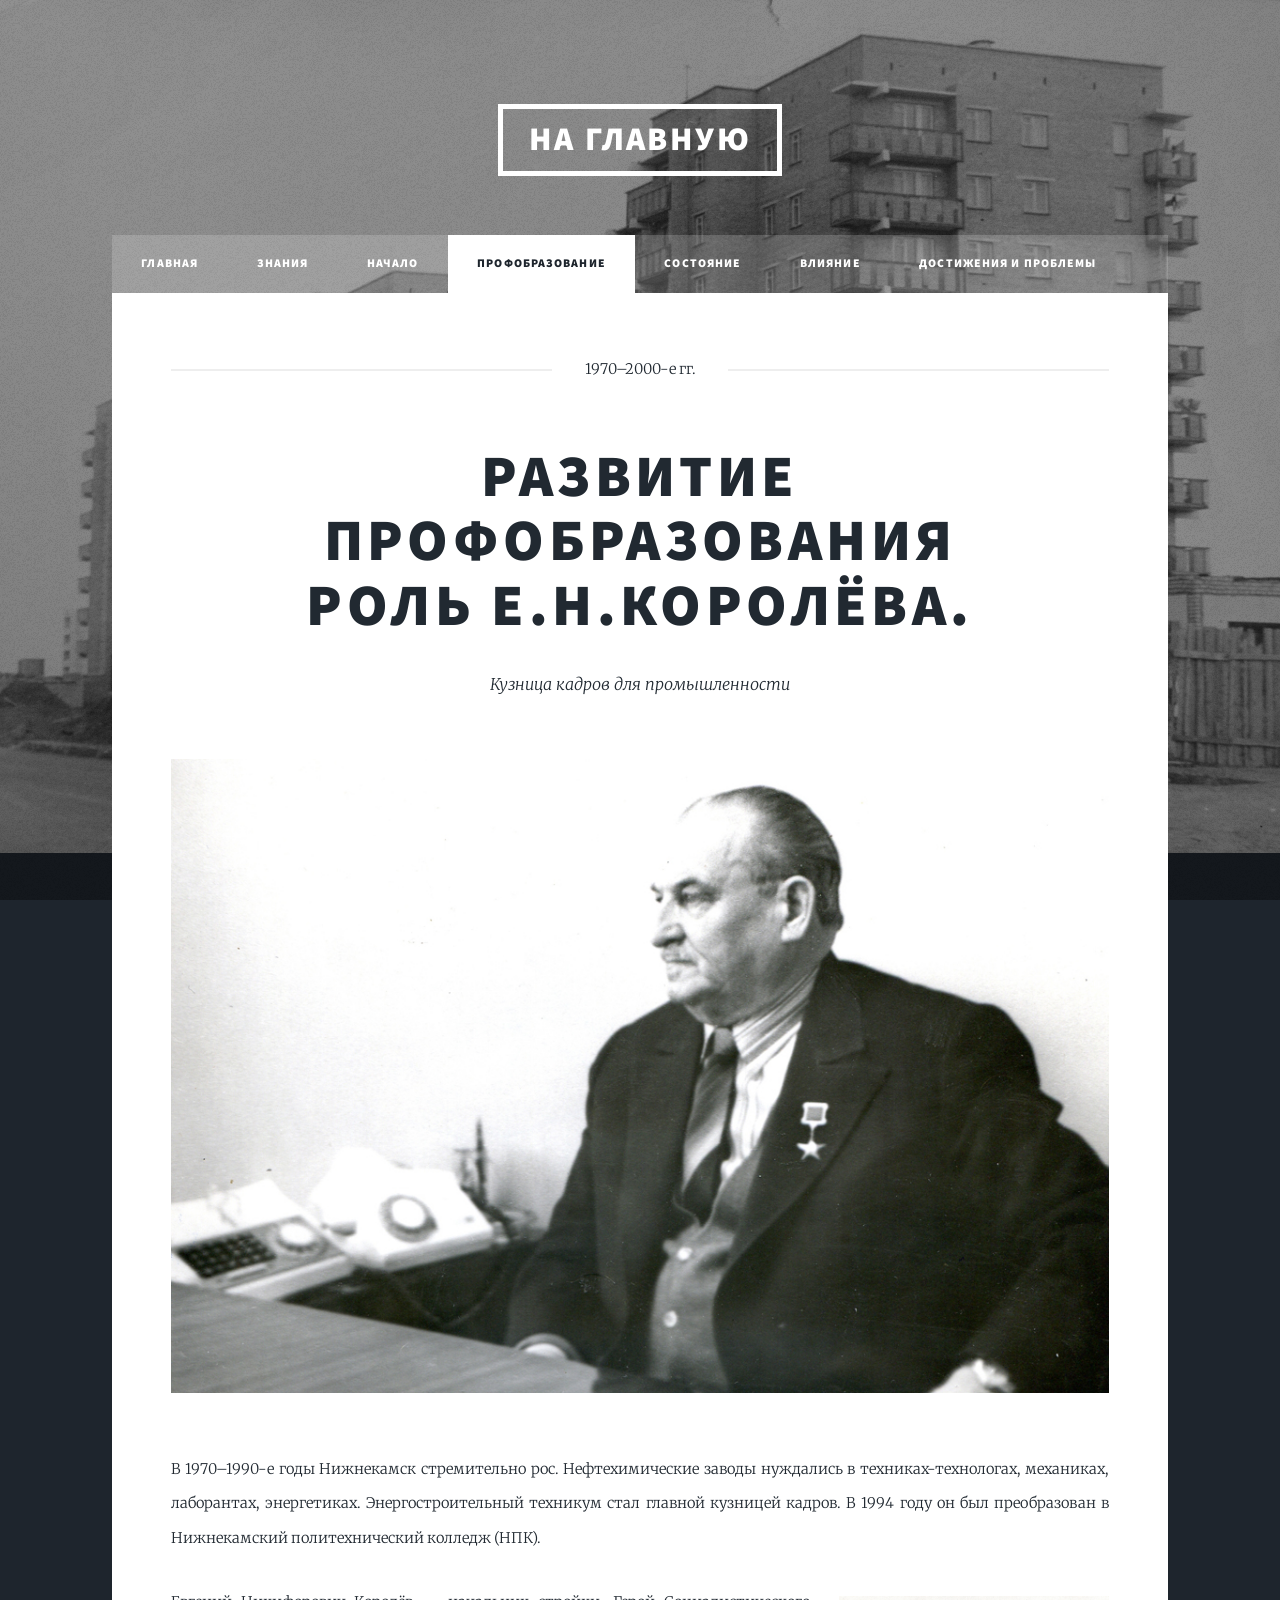
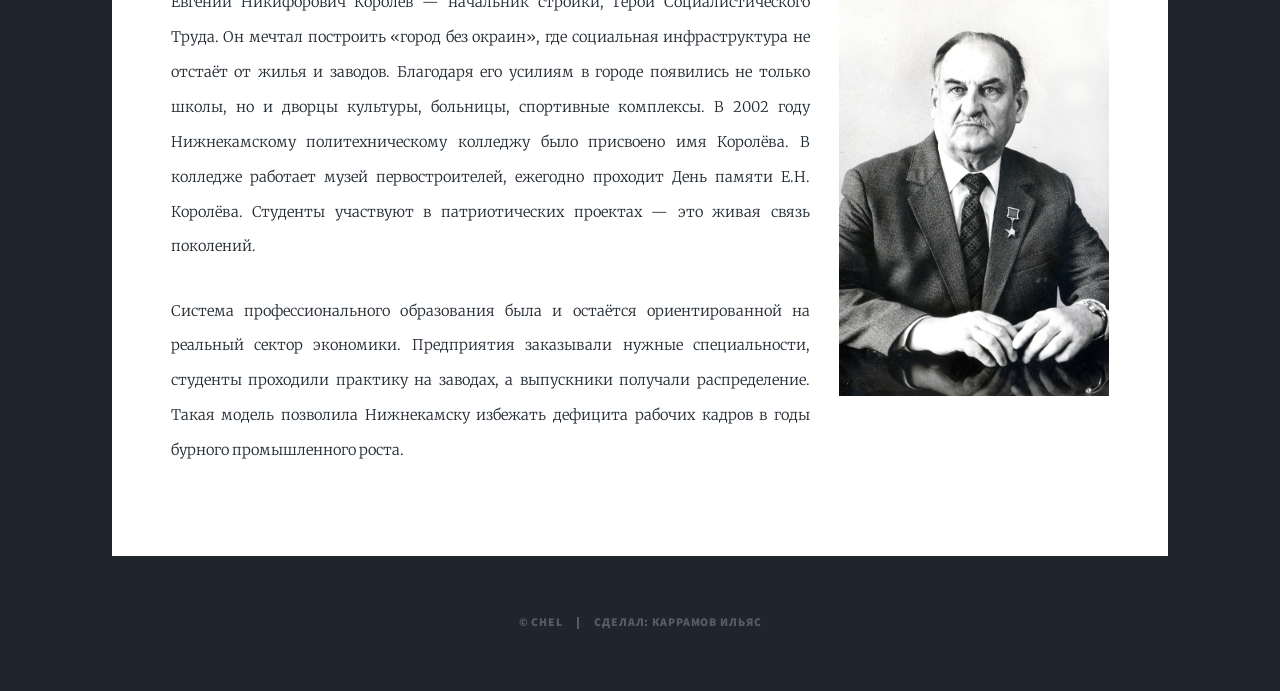
==== commit e31804b5: "3.html" ====
--- a/3.html
+++ b/3.html
@@ -44,7 +44,7 @@
 								</header>
 								<div class="image main"><img src="images/pic03.jpg" alt="" /></div>
 								<p>В 1970–1990-е годы Нижнекамск стремительно рос. Нефтехимические заводы нуждались в техниках-технологах, механиках, лаборантах, энергетиках. Энергостроительный техникум стал главной кузницей кадров. В 1994 году он был преобразован в Нижнекамский политехнический колледж (НПК).</p>
-								<p><span class="image right"><img src="images/pic08.jpg" height="600" alt="" /></span>Евгений Никифорович Королёв — начальник стройки, Герой Социалистического Труда. Он мечтал построить «город без окраин», где социальная инфраструктура не отстаёт от жилья и заводов. Благодаря его усилиям в городе появились не только школы, но и дворцы культуры, больницы, спортивные комплексы. В 2002 году Нижнекамскому политехническому колледжу было присвоено имя Королёва. В колледже работает музей первостроителей, ежегодно проходит День памяти Е.Н. Королёва. Студенты участвуют в патриотических проектах — это живая связь поколений.</p>
+								<p><span class="image right"><img src="images/pic08.jpg" height="400" alt="" /></span>Евгений Никифорович Королёв — начальник стройки, Герой Социалистического Труда. Он мечтал построить «город без окраин», где социальная инфраструктура не отстаёт от жилья и заводов. Благодаря его усилиям в городе появились не только школы, но и дворцы культуры, больницы, спортивные комплексы. В 2002 году Нижнекамскому политехническому колледжу было присвоено имя Королёва. В колледже работает музей первостроителей, ежегодно проходит День памяти Е.Н. Королёва. Студенты участвуют в патриотических проектах — это живая связь поколений.</p>
 								<p>Система профессионального образования была и остаётся ориентированной на реальный сектор экономики. Предприятия заказывали нужные специальности, студенты проходили практику на заводах, а выпускники получали распределение. Такая модель позволила Нижнекамску избежать дефицита рабочих кадров в годы бурного промышленного роста.</p>
 							</section>
 
@@ -67,4 +67,4 @@
 			<script src="assets/js/main.js"></script>
 
 	</body>
-</html>+</html>
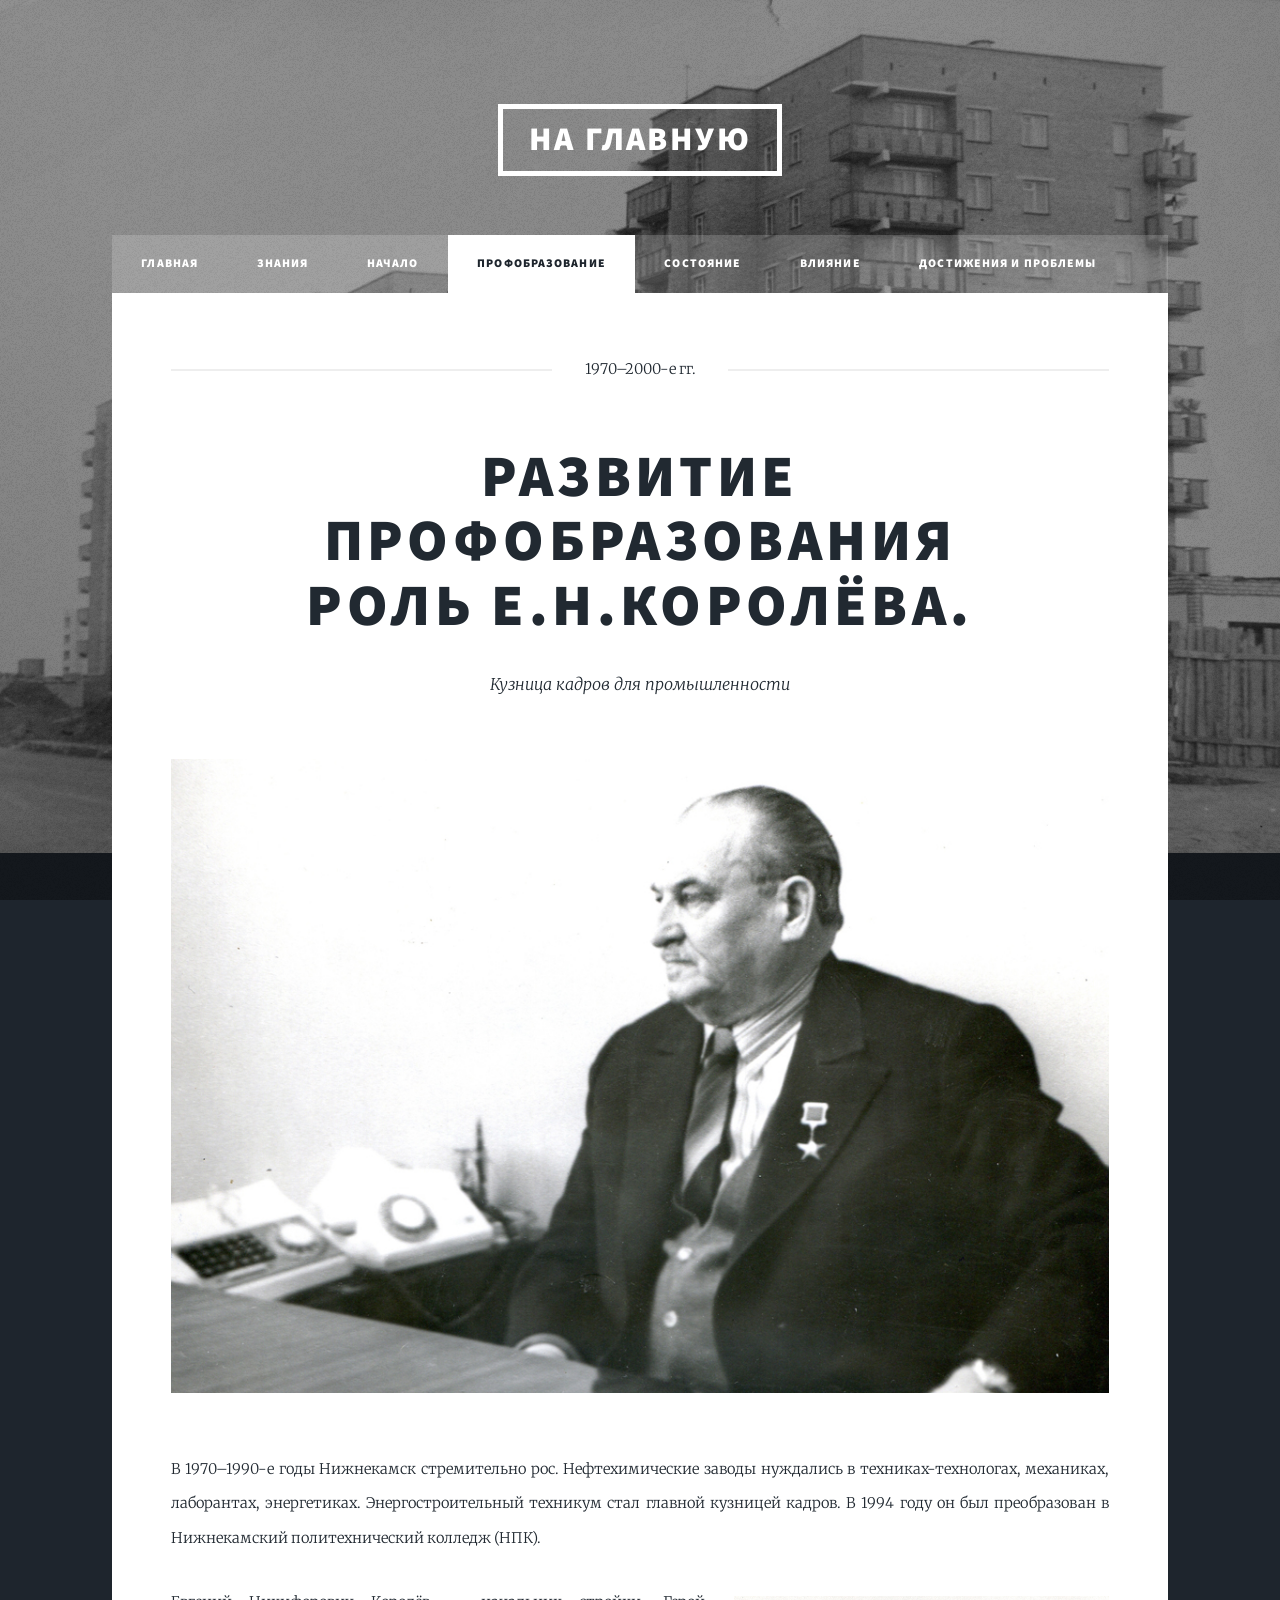
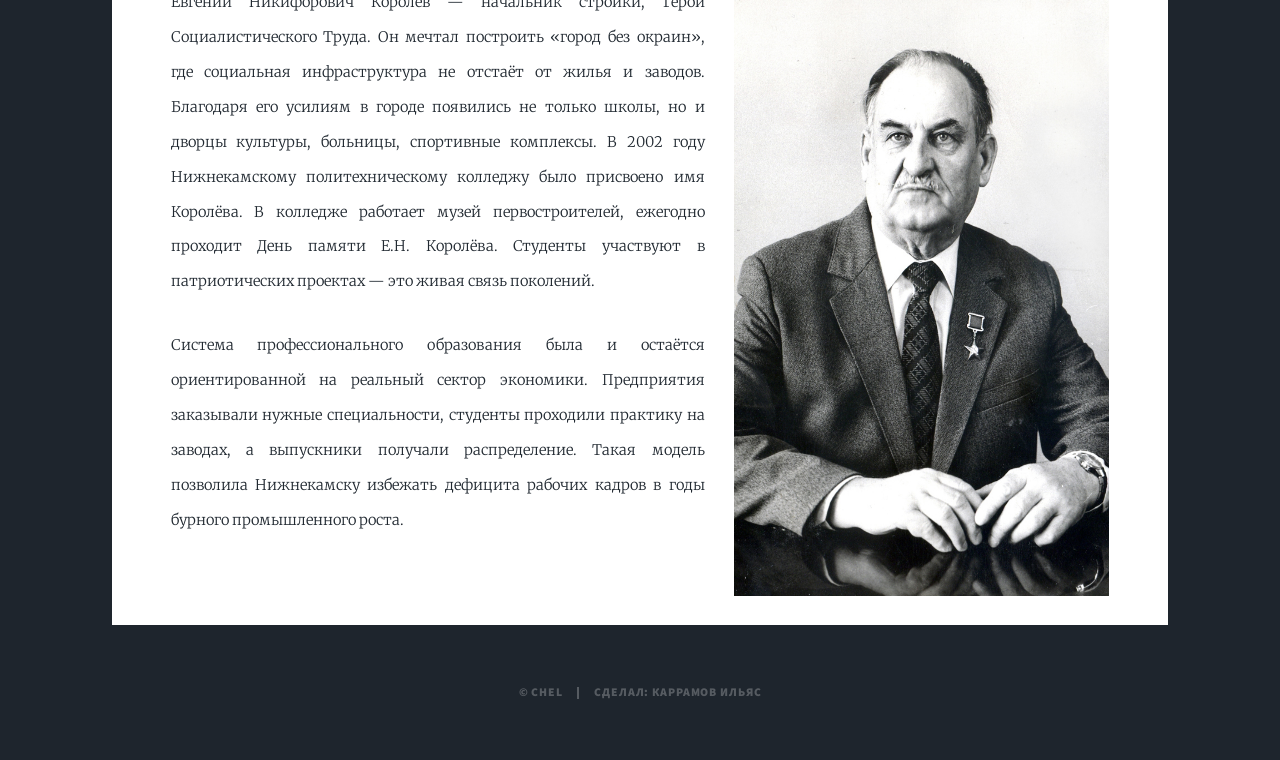
==== commit 99e613dc: "3.html" ====
--- a/3.html
+++ b/3.html
@@ -44,7 +44,7 @@
 								</header>
 								<div class="image main"><img src="images/pic03.jpg" alt="" /></div>
 								<p>В 1970–1990-е годы Нижнекамск стремительно рос. Нефтехимические заводы нуждались в техниках-технологах, механиках, лаборантах, энергетиках. Энергостроительный техникум стал главной кузницей кадров. В 1994 году он был преобразован в Нижнекамский политехнический колледж (НПК).</p>
-								<p><span class="image right"><img src="images/pic08.jpg" height="400" alt="" /></span>Евгений Никифорович Королёв — начальник стройки, Герой Социалистического Труда. Он мечтал построить «город без окраин», где социальная инфраструктура не отстаёт от жилья и заводов. Благодаря его усилиям в городе появились не только школы, но и дворцы культуры, больницы, спортивные комплексы. В 2002 году Нижнекамскому политехническому колледжу было присвоено имя Королёва. В колледже работает музей первостроителей, ежегодно проходит День памяти Е.Н. Королёва. Студенты участвуют в патриотических проектах — это живая связь поколений.</p>
+								<p><span class="image right"><img src="images/pic08.jpg" wide="405" height="600" alt="" /></span>Евгений Никифорович Королёв — начальник стройки, Герой Социалистического Труда. Он мечтал построить «город без окраин», где социальная инфраструктура не отстаёт от жилья и заводов. Благодаря его усилиям в городе появились не только школы, но и дворцы культуры, больницы, спортивные комплексы. В 2002 году Нижнекамскому политехническому колледжу было присвоено имя Королёва. В колледже работает музей первостроителей, ежегодно проходит День памяти Е.Н. Королёва. Студенты участвуют в патриотических проектах — это живая связь поколений.</p>
 								<p>Система профессионального образования была и остаётся ориентированной на реальный сектор экономики. Предприятия заказывали нужные специальности, студенты проходили практику на заводах, а выпускники получали распределение. Такая модель позволила Нижнекамску избежать дефицита рабочих кадров в годы бурного промышленного роста.</p>
 							</section>
 
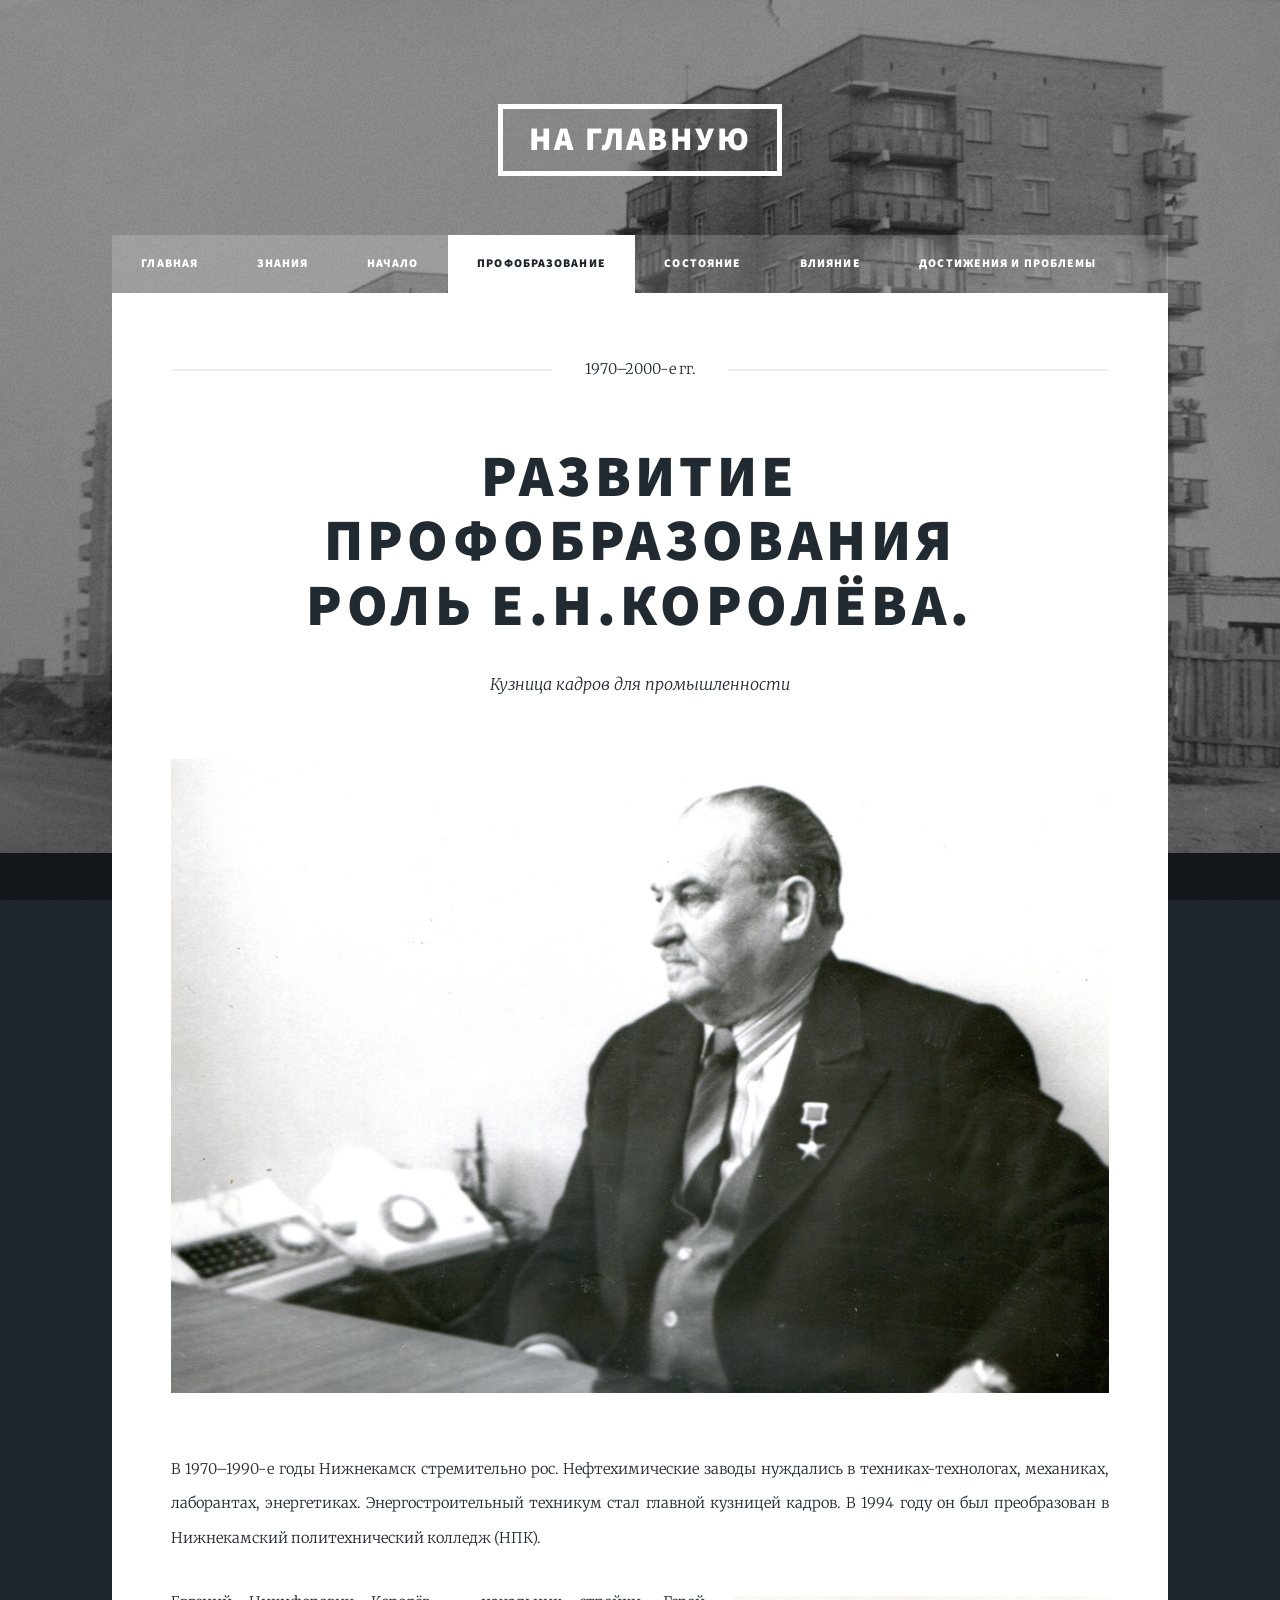
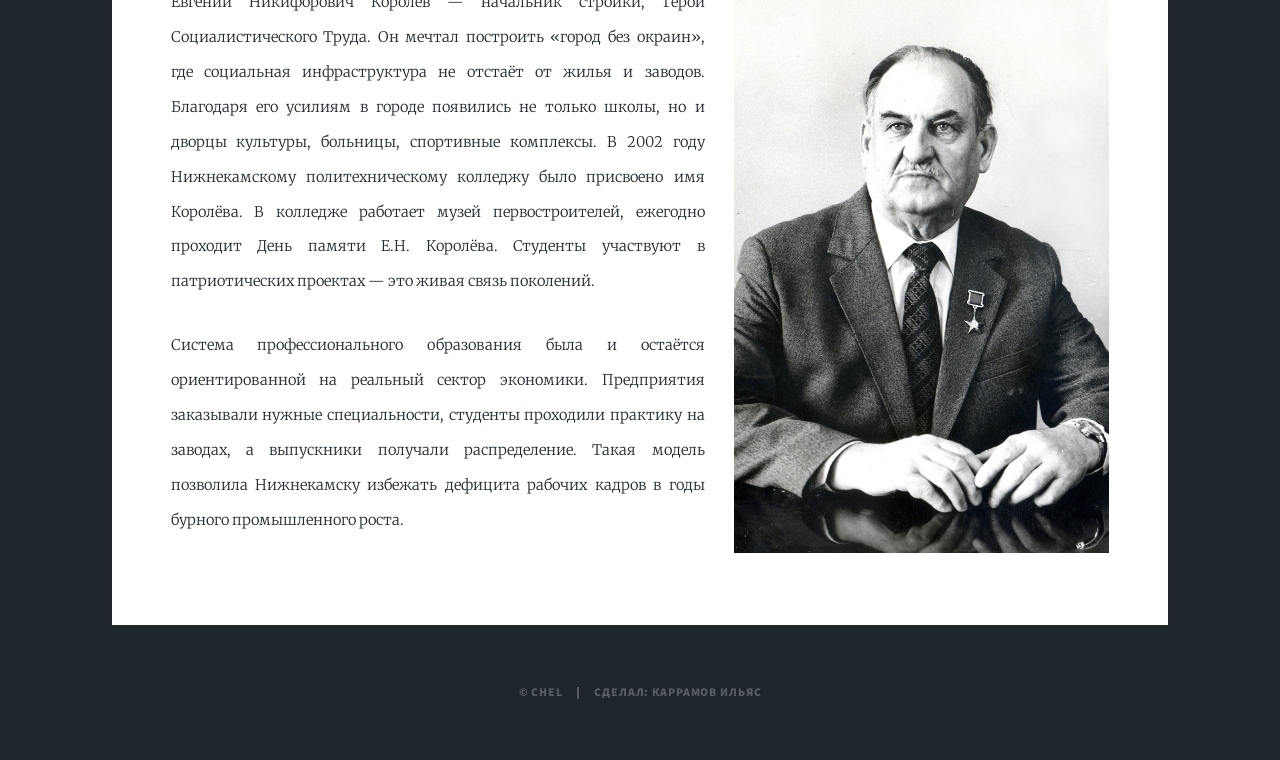
==== commit 2e29777d: "Add files via upload" ====
--- a/3.html
+++ b/3.html
@@ -42,10 +42,14 @@
 									роль Е.Н.Королёва.</h1>
 									<p>Кузница кадров для промышленности</p>
 								</header>
-								<div class="image main"><img src="images/pic03.jpg" alt="" /></div>
-								<p>В 1970–1990-е годы Нижнекамск стремительно рос. Нефтехимические заводы нуждались в техниках-технологах, механиках, лаборантах, энергетиках. Энергостроительный техникум стал главной кузницей кадров. В 1994 году он был преобразован в Нижнекамский политехнический колледж (НПК).</p>
-								<p><span class="image right"><img src="images/pic08.jpg" wide="405" height="600" alt="" /></span>Евгений Никифорович Королёв — начальник стройки, Герой Социалистического Труда. Он мечтал построить «город без окраин», где социальная инфраструктура не отстаёт от жилья и заводов. Благодаря его усилиям в городе появились не только школы, но и дворцы культуры, больницы, спортивные комплексы. В 2002 году Нижнекамскому политехническому колледжу было присвоено имя Королёва. В колледже работает музей первостроителей, ежегодно проходит День памяти Е.Н. Королёва. Студенты участвуют в патриотических проектах — это живая связь поколений.</p>
-								<p>Система профессионального образования была и остаётся ориентированной на реальный сектор экономики. Предприятия заказывали нужные специальности, студенты проходили практику на заводах, а выпускники получали распределение. Такая модель позволила Нижнекамску избежать дефицита рабочих кадров в годы бурного промышленного роста.</p>
+								<div class="post-content">
+ 						  			<div class="text-content">
+										<div class="image main"><img src="images/pic03.jpg" alt="" /></div>
+										<p>В 1970–1990-е годы Нижнекамск стремительно рос. Нефтехимические заводы нуждались в техниках-технологах, механиках, лаборантах, энергетиках. Энергостроительный техникум стал главной кузницей кадров. В 1994 году он был преобразован в Нижнекамский политехнический колледж (НПК).</p>
+										<span class="image right"><img src="images/pic08.jpg" alt="" /></span><p>Евгений Никифорович Королёв — начальник стройки, Герой Социалистического Труда. Он мечтал построить «город без окраин», где социальная инфраструктура не отстаёт от жилья и заводов. Благодаря его усилиям в городе появились не только школы, но и дворцы культуры, больницы, спортивные комплексы. В 2002 году Нижнекамскому политехническому колледжу было присвоено имя Королёва. В колледже работает музей первостроителей, ежегодно проходит День памяти Е.Н. Королёва. Студенты участвуют в патриотических проектах — это живая связь поколений.</p>
+										<p>Система профессионального образования была и остаётся ориентированной на реальный сектор экономики. Предприятия заказывали нужные специальности, студенты проходили практику на заводах, а выпускники получали распределение. Такая модель позволила Нижнекамску избежать дефицита рабочих кадров в годы бурного промышленного роста.</p>
+									</div>
+								</div>
 							</section>
 
 					</div>
@@ -67,4 +71,4 @@
 			<script src="assets/js/main.js"></script>
 
 	</body>
-</html>
+</html>
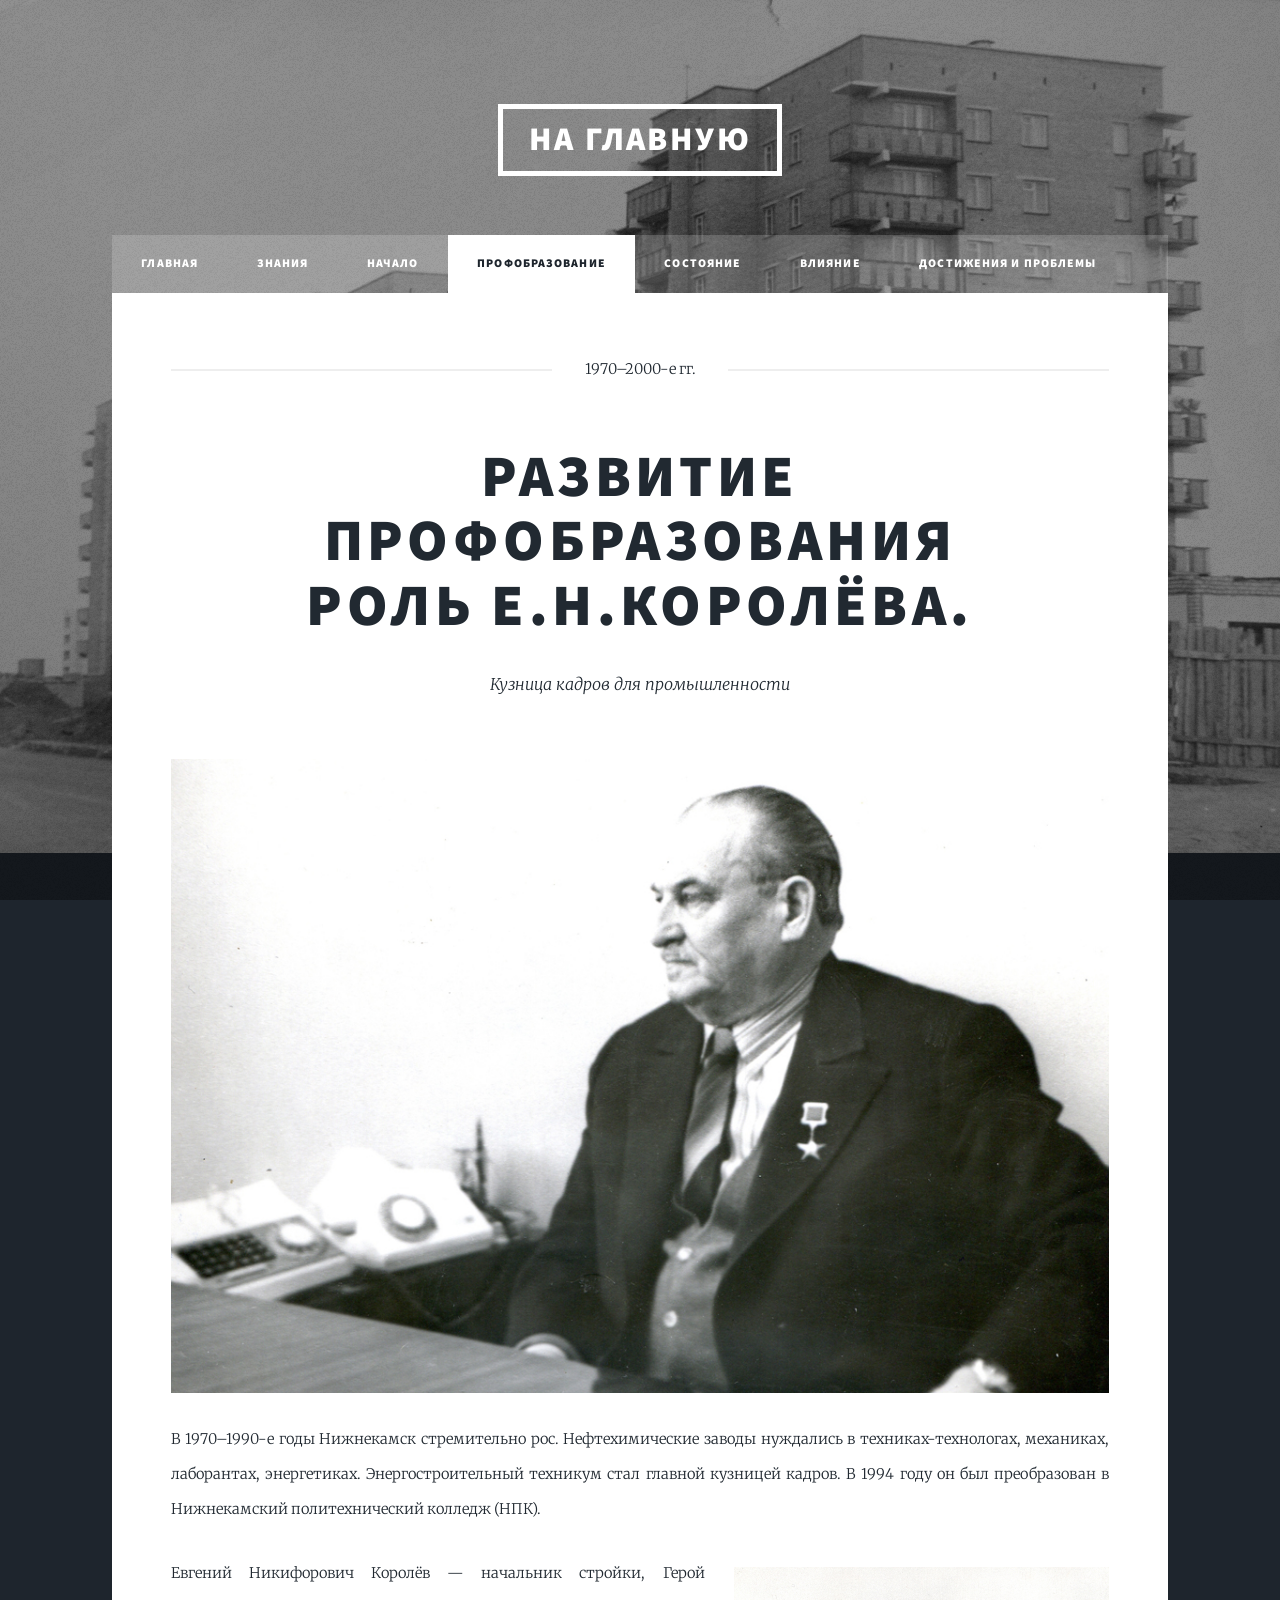
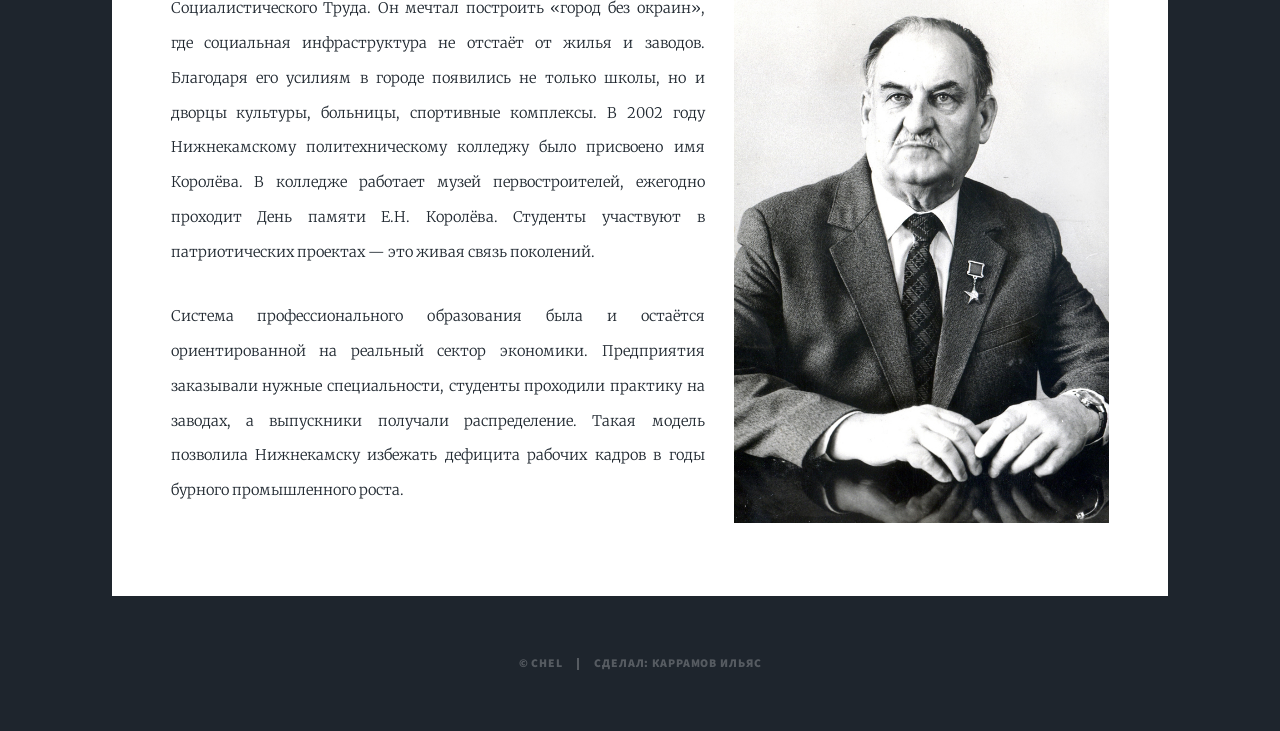
==== commit 1d5fe3d0: "Update 3.html" ====
--- a/3.html
+++ b/3.html
@@ -42,14 +42,10 @@
 									роль Е.Н.Королёва.</h1>
 									<p>Кузница кадров для промышленности</p>
 								</header>
-								<div class="post-content">
- 						  			<div class="text-content">
 										<div class="image main"><img src="images/pic03.jpg" alt="" /></div>
 										<p>В 1970–1990-е годы Нижнекамск стремительно рос. Нефтехимические заводы нуждались в техниках-технологах, механиках, лаборантах, энергетиках. Энергостроительный техникум стал главной кузницей кадров. В 1994 году он был преобразован в Нижнекамский политехнический колледж (НПК).</p>
 										<span class="image right"><img src="images/pic08.jpg" alt="" /></span><p>Евгений Никифорович Королёв — начальник стройки, Герой Социалистического Труда. Он мечтал построить «город без окраин», где социальная инфраструктура не отстаёт от жилья и заводов. Благодаря его усилиям в городе появились не только школы, но и дворцы культуры, больницы, спортивные комплексы. В 2002 году Нижнекамскому политехническому колледжу было присвоено имя Королёва. В колледже работает музей первостроителей, ежегодно проходит День памяти Е.Н. Королёва. Студенты участвуют в патриотических проектах — это живая связь поколений.</p>
 										<p>Система профессионального образования была и остаётся ориентированной на реальный сектор экономики. Предприятия заказывали нужные специальности, студенты проходили практику на заводах, а выпускники получали распределение. Такая модель позволила Нижнекамску избежать дефицита рабочих кадров в годы бурного промышленного роста.</p>
-									</div>
-								</div>
 							</section>
 
 					</div>
@@ -71,4 +67,4 @@
 			<script src="assets/js/main.js"></script>
 
 	</body>
-</html>+</html>
--- a/assets/css/main.css
+++ b/assets/css/main.css
@@ -2646,7 +2646,7 @@
 				width: 100%;
 			}
 
-		@media screen and (max-width: 736px) {
+		@media screen and (max-width: 1280px) {
 
 			.image.fit {
 				margin: 2rem 0;
@@ -2655,7 +2655,18 @@
 			.image.main {
 				margin: 2rem 0;
 			}
-
+			
+			.image.left {
+			clear: left;
+			margin: 0 2rem 2rem 0;
+			top: 0.75rem;
+			}
+
+			.image.right {
+			clear: right;
+			margin: 0 0 2rem 2rem;
+			top: 0.75rem;
+			}
 		}
 
 	a.image {
@@ -4687,4 +4698,4 @@
 			visibility: visible;
 		}
 
-	}+	}
